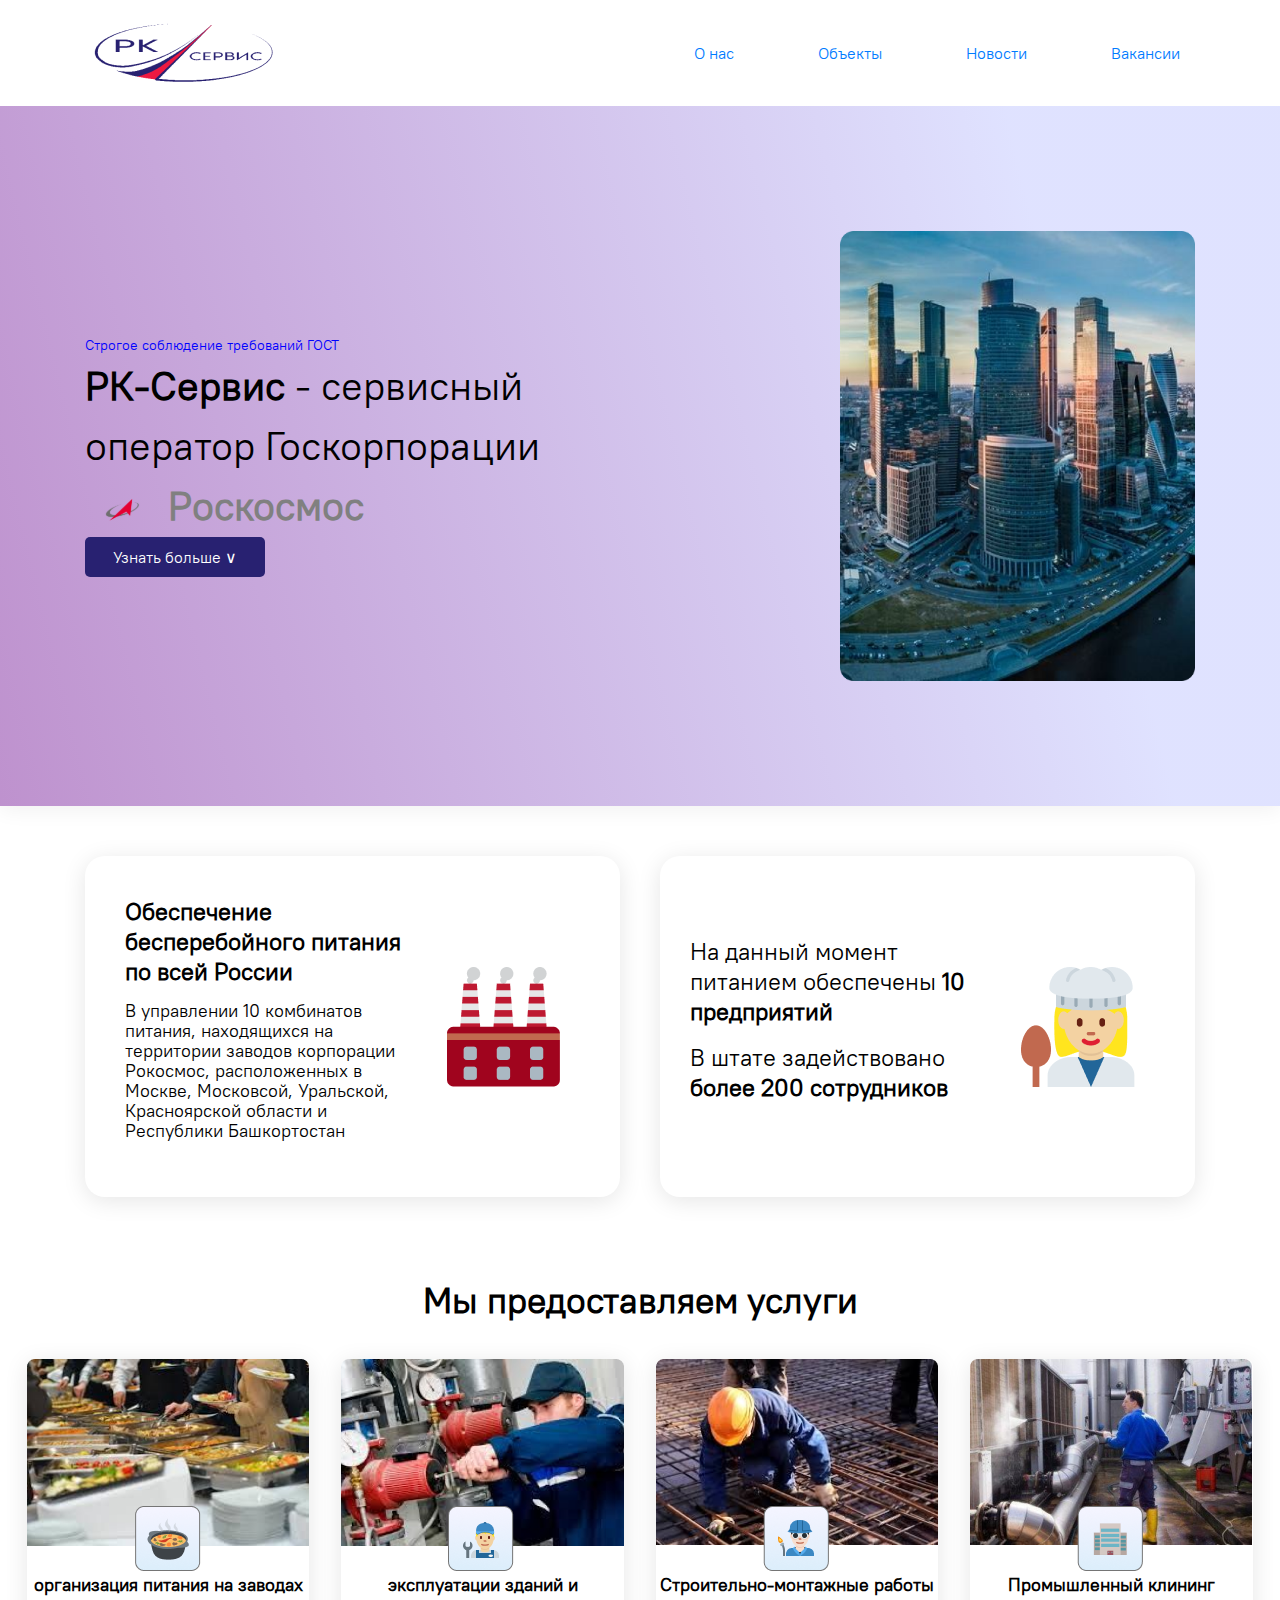
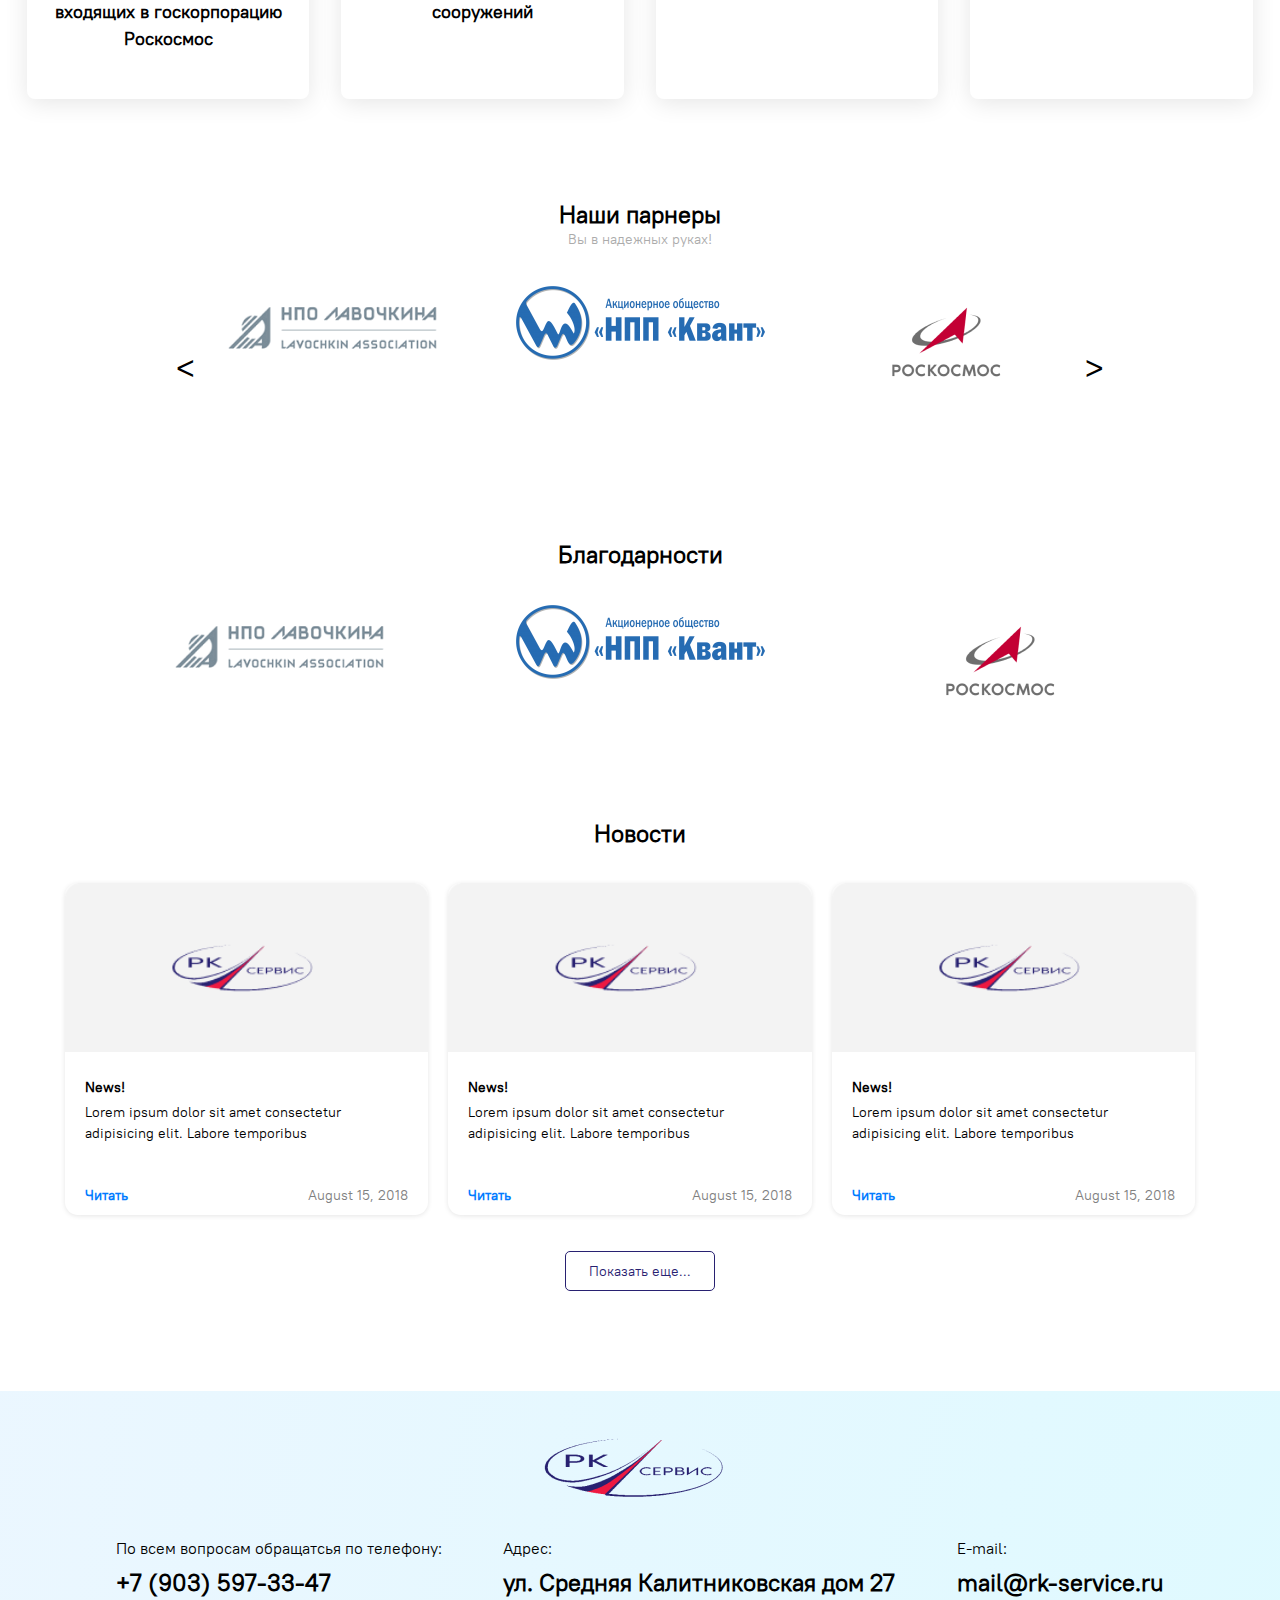
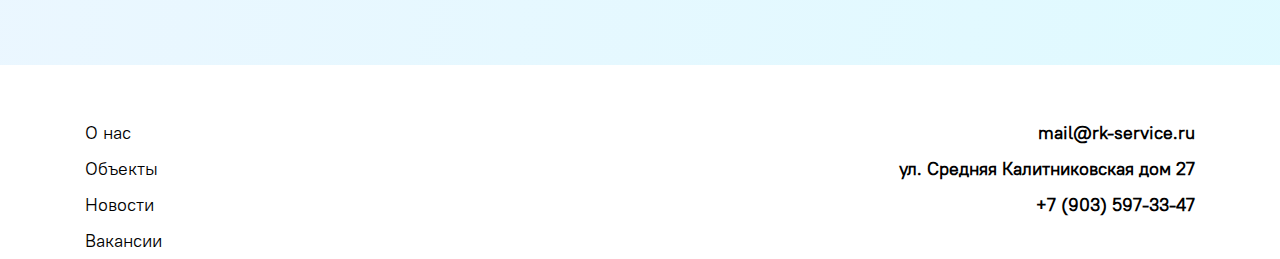
==== index.html @ a4411dc6 "Закончил главную страницу без фиксов слайдеров" ====
<!DOCTYPE html>
<html lang="en">
<head>
    <meta charset="UTF-8">
    <meta name="viewport" content="width=device-width, initial-scale=1.0">
    <link rel="stylesheet" href="stylesheet/style.css">
    <link rel="stylesheet" href="/stylesheet/glider.min.css">
    <link rel="stylesheet" href="https://stackpath.bootstrapcdn.com/bootstrap/4.5.2/css/bootstrap.min.css" integrity="sha384-JcKb8q3iqJ61gNV9KGb8thSsNjpSL0n8PARn9HuZOnIxN0hoP+VmmDGMN5t9UJ0Z" crossorigin="anonymous">
    <script src="https://code.jquery.com/jquery-3.3.1.slim.min.js" integrity="sha384-q8i/X+965DzO0rT7abK41JStQIAqVgRVzpbzo5smXKp4YfRvH+8abtTE1Pi6jizo" crossorigin="anonymous"></script>
    <script src="https://stackpath.bootstrapcdn.com/bootstrap/4.5.2/js/bootstrap.min.js" integrity="sha384-B4gt1jrGC7Jh4AgTPSdUtOBvfO8shuf57BaghqFfPlYxofvL8/KUEfYiJOMMV+rV" crossorigin="anonymous"></script>
    <title>Document</title>
</head>
<body>
  <header>
    <nav class="navbar navbar-expand-lg container">
        <a class="navbar-brand" href="#">
            <img src="img/logo.png" alt="">
        </a>      
        <div class="collapse navbar-collapse header_nav" id="navbarSupportedContent">
          <ul class="navbar-nav mr-auto">
            <li class="nav-item">
              <a class="nav-link" href="#">О нас</a>
            </li>
            <li class="nav-item">
              <a class="nav-link" href="#">Объекты</a>
            </li>
            <li class="nav-istem">
              <a class="nav-link" href="#">Новости</a>
            </li>
            <li class="nav-item">
                <a class="nav-link" href="#">Вакансии</a>
              </li>
          </ul>
        </div>
      </nav>
    <div class="preview-info">
      <div class="container content">
          <div class="preview-info-description">
              <p>
                  Строгое соблюдение требований ГОСТ
              </p>
              <span>
                  <strong> РК-Сервис</strong> - сервисный оператор Госкорпорации
                  <span class="rkosmos">
                    <img src="/img/rk_mini_logo.svg" alt="">
                    Роскосмос
                  </span>
              </span>
              <div class="preview_more_info">
                Узнать больше  &#8744;	
              </div>
          </div>
          <div class="preview-info-image">
              <img src="/img/img1.png" alt="">
          </div>
        </div>
    </div>
  </header>
  <div class="main_content">
    <div class="two_blocks_contents container">
      <div class="content_block">
        <div class="head_description">
        <span>
          Обеспечение бесперебойного питания по всей России
        </span>
        <p>
          В управлении 10 комбинатов питания, находящихся на территории заводов корпорации Рокосмос, 
          расположенных в Москве, Московсой, Уральской, Красноярской области и Республики Башкортостан
        </p>
      </div>
        <div class="content_image">
          <img src="/img/emoji.png" alt="">
        </div>
      </div>
      <div class="content_block">
        <div class="head_description1">
        <p>
          На данный момент питанием обеспечены 
          <strong>10 предприятий</strong>
        </p>
        <p>
          В штате задействовано
          <strong>более 200 сотрудников</strong>
        </p>
      </div>
        <div class="content_image">
          <img src="/img/emoji2.png" alt="">
        </div>
      </div> 
      </div>
    <div class="uslugi container">
      <span class="uslugi_lable">
        Мы предоставляем услуги
      </span>
      <div class="uslugi_items_content">
        <div class="uslugi_items">
          <div class="uslugi_item pitanie">
            <img src="/img/pit.png" alt="">
            <div class="uslugi_text">
              <p>организация питания на заводах входящих в госкорпорацию Роскосмос</p>
            </div>
          </div>
          <div class="uslugi_item explatation">
            <img src="/img/explatation.png" alt="">
            <div class="uslugi_text">
              <p>эксплуатации зданий и сооружений</p>
            </div>
          </div>
          <div class="uslugi_item montazh">
            <img src="/img/montazh.png" alt="">
            <div class="uslugi_text">
              <p>Строительно-монтажные работы</p>
            </div>
          </div>
          <div class="uslugi_item cleening">
            <img src="/img/cleening.png" alt="">
            <div class="uslugi_text">
              <p>Промышленный клининг</p>
            </div>
          </div>
        </div>
      </div>
    </div>
    <div class="partners container">
      <div class="partners_label">
        <span>
          Наши парнеры
        </span>
        <p>
          Вы в надежных руках!
        </p>
        <!-- <div id="carousel-example-multi" 
        class="carousel slide carousel-multi-item v-2 partners_slider" 
        data-ride="carousel">


          <div class="controls-top">
            <a class="btn-floating" href="#carousel-example-multi" data-slide="prev"><i
                class="fas fa-chevron-left"></i></a>
            <a class="btn-floating" href="#carousel-example-multi" data-slide="next"><i
                class="fas fa-chevron-right"></i></a>
          </div>

        
          <div class="carousel-inner v-2" role="listbox">
        
            <div class="carousel-item active slider_item">
                  <img class="card-img-top" src="/img/slide1.png" alt="Card image cap">
            </div>
            <div class="carousel-item">
                  <img class="card-img-top" src="/img/slide2.png" alt="Card image cap">
            </div>
            <div class="carousel-item">
                  <img class="card-img-top" src="/img/slide3.png" alt="Card image cap">
            </div>
            <div class="carousel-item">
                  <img class="card-img-top" src="/img/slide4.png" alt="Card image cap">
            </div>
            <div class="carousel-item">
                  <img class="card-img-top" src="/img/slide5.png" alt="Card image cap">
                </div>
            </div>        
          </div> -->
        <!-- <div class="partners_slider glider">
          <div class="slider_item">
            <img src="/img/slide1.png" alt="">
          </div>
          <div class="slider_item">
            <img src="/img/slide2.png" alt="">
          </div>
          <div class="slider_item">
            <img src="/img/slide3.png" alt="">
          </div>
          <div class="slider_item">
            <img src="/img/slide4.png" alt="">
          </div>
          <div class="slider_item">
            <img src="/img/slide5.png" alt="">
          </div>
        </div>
        <button aria-label="Previous" class="glider-prev">«</button>
        <button aria-label="Next" class="glider-next">»</button> -->
        <div class="slider container">
          <div class="slider__wrapper">
            <div class="slider__item">
                <img src="/img/slide1.png" alt="First slide">
              </div>
              <div class="slider__item">
                <img src="/img/slide2.png" alt="Second slide">
              </div>
              <div class="slider__item">
                <img src="/img/slide3.png" alt="Third slide">
              </div>
              <div class="slider__item">
                <img src="/img/slide4.png" alt="Third slide">
              </div>
              <div class="slider__item">
                <img src="/img/slide5.png" alt="Third slide">
              </div>
            </div>
            <a class="slider__control slider__control_left slider__control_show" role="button">&#60;</a>
          <a class="slider__control slider__control_right slider__control_show" role="button">&#62;	</a>
          </div>
      </div>
    </div>
    <div class="congratulations container">
      <span>
        Благодарности
      </span>
      <div class="slider container">
        <div class="slider__wrapper">
          <div class="slider__item">
              <img src="/img/slide1.png" alt="First slide">
            </div>
            <div class="slider__item">
              <img src="/img/slide2.png" alt="Second slide">
            </div>
            <div class="slider__item">
              <img src="/img/slide3.png" alt="Third slide">
            </div>
            <div class="slider__item">
              <img src="/img/slide4.png" alt="Third slide">
            </div>
            <div class="slider__item">
              <img src="/img/slide5.png" alt="Third slide">
            </div>
          </div>
          <a class="slider__control slider__control_left slider__control_show" role="button"></a>
        <a class="slider__control slider__control_right slider__control_show" role="button"></a>
        </div>
      </div>
      <div class="news container">
        <span class="news_main_label">
          Новости
        </span>
        <div class="news_items">
            <div class="news_item">
              <img src="/img/news.png" alt="">
              <div class="news_text">
                <span class="news_label">News!</span>
                <p>Lorem ipsum dolor sit amet consectetur adipisicing elit. 
                  Labore temporibus</p>
              </div>
              <div class="read_and_data">
                <a href="#">Читать</a>
                <span class="date">August 15, 2018</span>
              </div>
            </div>
            <div class="news_item">
              <img src="/img/news.png" alt="">
              <div class="news_text">
                <span class="news_label">News!</span>
                <p>Lorem ipsum dolor sit amet consectetur adipisicing elit. 
                  Labore temporibus</p>
              </div>
              <div class="read_and_data">
                <a href="#">Читать</a>
                <span class="date">August 15, 2018</span>
              </div>
            </div>
            <div class="news_item">
              <img src="/img/news.png" alt="">
              <div class="news_text">
                <span class="news_label">News!</span>
                <p>Lorem ipsum dolor sit amet consectetur adipisicing elit. 
                  Labore temporibus</p>
              </div>
              <div class="read_and_data">
                <a href="#">Читать</a>
                <span class="date">August 15, 2018</span>
              </div>
            </div>
        </div>
        <div class="more_news">
          Показать еще...
        </div>
      </div>
      <footer>
        <div class="first_foot container-fluid">
          <div class="container">
            <img src="/img/logo.png" alt="">
            <div class="contacts">
              <div>
                <p>По всем вопросам обращатсья по телефону:</p>
                <span>+7 (903) 597-33-47</span>
              </div>
              <div>
                <p>Адрес:</p>
                <span>ул. Средняя Калитниковская дом 27</span>
              </div>
              <div>
                <p>E-mail:</p>
                <span>mail@rk-service.ru</span>
              </div>
            </div>
          </div>
        </div>
        <div class="map">
          <script type="text/javascript" charset="utf-8" async src="https://api-maps.yandex.ru/services/constructor/1.0/js/?um=constructor%3A0906f2d37fb07fedb95464c4c5e98e4950639517f4d623770aea11b11ffa4661&amp;width=100%25&amp;height=641&amp;lang=ru_RU&amp;scroll=true"></script>
        <div class="end_foot container">
          <div class="end_foot_text">
            <a href="#">О нас</a>
            <a href="#">Объекты</a>
            <a href="#">Новости</a>
            <a href="#">Вакансии</a>
          </div>
          <div class="end_foot_contacts">
            <span>mail@rk-service.ru</span>
            <span>ул. Средняя Калитниковская дом 27</span>
            <span>+7 (903) 597-33-47</span>
          </div>
        </div>
      </footer>
    </div>
  </div> 
</body>
<script src="/scripts/script.js"></script>
<!-- <script src="/scripts/glider.js"></script> -->
</html>
---- stylesheet/style.css ----
@font-face {
    font-family: 'PT';
    src: url("/Fonts/PT_Regular/PT\ Root\ UI_Regular.woff2") format("woff2"),
        url("/Fonts/PT_Regular/PT\ Root\ UI_Regular.woff") format("woff"),
        url("/Fonts/PT_Regular/PT\ Root\ UI_Regular.ttf") format("ttf");
    
}

* {
    color: black;
    font-family: 'PT';
}

.navbar {
    position: relative;
    width: 80%;
    display: flex;
}

.navbar .navbar-nav {
    position: absolute;
    display: flex;
    justify-content: space-around;
    width: 50%;
    margin-left: 30%;
}

header {
    box-shadow: 0px 4px 20px rgba(0, 0, 0, 0.06);
}

.header_nav {
    color: black;
    font-family: 'PT';
}

.preview-info {
    display: flex;
    align-items: center;
    background: linear-gradient(76.27deg, #820075 -146.94%, rgba(220, 223, 255, 0.9) 81.14%);
    width: 100%;
    min-height: 700px;
}

.preview-info .content {
    display: flex;
    align-items: center;
}

.preview-info-image img {
    height: 50vh;
}

.preview_more_info {
    display: flex;
    background-color: #282171;
    color: white;
    width: 180px;
    height: 40px;
    border-radius: 5px;
    align-items: center;
    justify-content: center;
    transition: .5s;
    cursor: pointer;
}

.preview_more_info:hover {
    background: linear-gradient(76.27deg, #820075 -146.94%, rgba(220, 223, 255, 0.9) 81.14%);
    color: #282171;
    border: 1px solid #282171;
    transition: .5s;
}

.content {
    display: flex;
    justify-content: space-between;
}

.preview-info-description {
    width: 45%;
}

.preview-info-description span {
    font-size: 40px;
}

.preview-info-description p {
    color: blue;
    font-size: 14px;
    padding: 0;
    margin: 0;
}

.rkosmos {
    color: gray;
    font-size: 40px;
    font-weight: 700;
    padding: 0;
}

.two_blocks_contents {
    display: flex;
}


.content_block {
    box-shadow: 0px 4px 23px rgba(0, 0, 0, 0.1);
    border-radius: 20px;
    width: 100%;
    display: flex;
    align-items: center;
    justify-content: center;
}

.content_block:nth-child(1) {
    margin-right: 20px;
}

.content_block:nth-child(2) {
    margin-left: 20px;
}

.content_image img {
    margin-right: 60px;
    width: auto;
}

.head_description {
    display: flex;
    flex-direction: column;
    margin: 40px;
    /* margin-left: 70px;
    margin-top: 50px;
    margin-bottom: 50px;
    margin-right: 10px; */
    font-size: 18px;
    line-height: 20px;
}

.head_description1 {
    font-size: 24px;
    margin: 30px;
}

.head_description1 p {
    line-height: 30px;
}

.head_description span {
    font-weight: bold;
    margin-bottom: 15px;
    font-size: 24px;
    line-height: 30px;
}

.main_content {
    margin-top: 50px;
}

.uslugi {
    margin-top: 76px;
    text-align: center;
}

.uslugi_lable {
    font-size: 36px;
    font-weight: bold;
}

.uslugi_items {
    margin-top: 32px;
    display: flex;
    justify-content: center;
}

.uslugi_item {
    box-shadow: 0px 4px 23px rgba(0, 0, 0, 0.1);
    border-radius: 8px;
    width: auto;
    height: 340px;
    margin-right: 32px;
}

.uslugi_item:nth-child(1) {
    margin-left: 32px;
}

.uslugi_item  p {
    font-size: 18px;
    font-weight: bold;
    vertical-align: middle;
}

.partners {
    margin-top: 100px;
    margin-bottom: 100px;
    display: flex;
    flex-direction: column;
    justify-content: center;
    align-items: center;
    text-align: center;
}

.partners_label {
    margin-bottom: 40px;
}

.partners_label span {
    font-weight: bold;
    font-size: 24px;
    line-height: 30px;
}

.partners_label p {
    font-size: 14px;
    padding: 0;
    color: #ABABAB;
}

.partners_slider {
    display: flex;
    justify-content: space-evenly;
    height: 200px;
}

.congratulations {
    text-align: center;
}

.congratulations span {
    font-weight: bold;
    font-size: 24px;
    line-height: 30px;
    margin-bottom: 35px;
}

.news {
    margin-top: 100px;
    margin-bottom: 100px;
    text-align: center;
    display: flex;
    flex-direction: column;
    align-items: center;
    font-size: 14px;
}

.news_main_label {
    padding-bottom: 35px;
}

.news span {
    font-weight: bold;
    font-size: 24px;
    line-height: 30px;
    padding-bottom: 35px;
}

.news_label {
    margin-top: 20px;
    margin-bottom: 10px;
    font-size: 14px;
}

.news_items {
    display: flex;
    justify-content: center;
    align-items: center;
    align-content: center;
}

.news_item {
    box-shadow: 0px 1px 5px rgba(0, 0, 0, 0.1);
    border-radius: 13px;
    margin-left: 20px;
    width: 33.33%;
    text-align: left;
}

.news_text {
    padding: 20px;
}

.read_and_data {
    display: flex;
    align-items: baseline;
    justify-content: space-between;
    padding-left: 20px;
    margin-bottom: -30px;
}

.read_and_data a {
    font-weight: bold;
}

.read_and_data span {
    font-size: 14px;
    padding-right: 20px;
    color: gray;
    font-weight: normal;
}

.news_item .news_label {
    font-size: 14px;
}

.news_item img {
    width: 100%;
}

.news_item:nth-child(1) {
    margin-left: -20px;
}

.more_news {
    display: flex;
    justify-content: center;
    align-items: center;
    margin-top: 36px;
    color: #282171;
    background: #FFFFFF;
    border: 1px solid #282171;
    border-radius: 5px;
    width: 150px;
    height: 40px;
    transition: .5s;
}

.more_news:hover {
    color: white;
    background: #282171;
    border: 1px solid #282171;
    transition: .5s;
}

footer {
    display: flex;
    flex-direction: column;
    text-align: center;
}

.first_foot {
    width: 100%;
    height: 274px;
    display: flex;
    flex-direction: column;
    background: radial-gradient(233.74% 1375.2% at 143.02% 183.59%, #DAFBFF 0%, #F5F4FF 100%);
    padding-top: 37px;
}

.contacts {
    text-align: left;
    display: flex;
    justify-content: space-around;
    padding-top: 36px;
}

.contacts div {
    line-height: .5;
}

.contacts p {
    font-size: 18;
    padding-bottom: 8px;
}

.contacts span {
    font-size: 24px;
    font-weight: bold;
}

.end_foot {
    display: flex;
    justify-content: space-between;
    margin-top: 50px;
}

.end_foot_text,
.end_foot_contacts {
    display: flex;
    flex-direction: column;
}

.end_foot_contacts {
    text-align: right;
    font-size: 18px;
    font-weight: bold;
    line-height: 2;
}

.end_foot_text {
    text-align: left;
    font-size: 18px;
    line-height: 2;
    color: black;
}

.end_foot_text a {
    color: black;

}

.end_foot_text a:hover,
.end_foot_text a:active{
    color: black;
    text-decoration: none;
    font-weight: bold;

}







/* slider */

.slider {
    position: relative;
    overflow: hidden;
    margin-top: 35px;
  }

  .slider__wrapper {
    display: flex;
    transition: transform 0.6s ease;
  }

  .slider__item {
    flex: 0 0 33.333333%;
    max-width: 33.333333%;
  }

  .slider__control {
    position: absolute;
    top: 50%;
    display: none;
    align-items: center;
    justify-content: center;
    width: 40px;
    color: #000000;
    text-align: center;
    font-size: 35px;
  }

  .slider__control_show {
    display: flex;
  }

  .slider__control:hover,
  .slider__control:focus {
    text-decoration: none;
    outline: 0;
    opacity: .9;
  }

  .slider__control_left {
    left: 0;
  }

  .slider__control_right {
    right: 0;
  }

  .slider__item>div {
    line-height: 250px;
    font-size: 100px;
    text-align: center;
  }
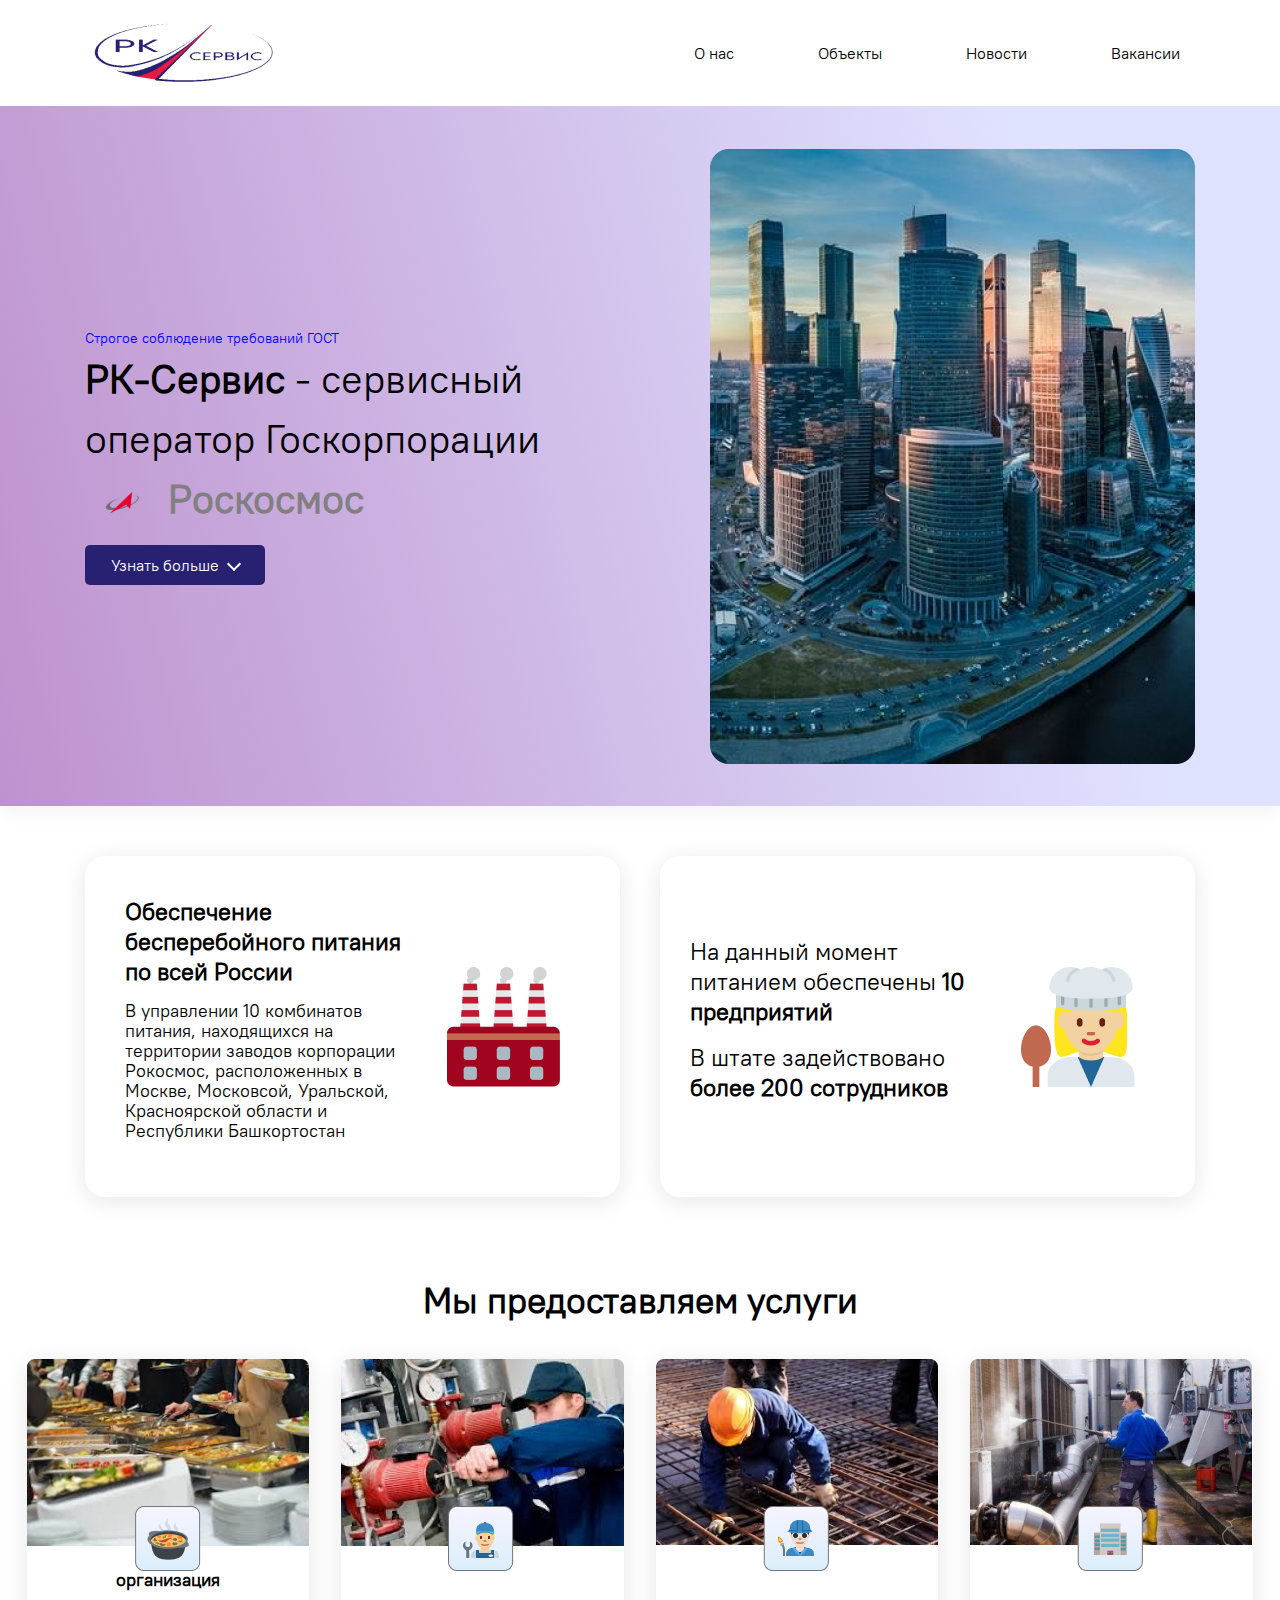
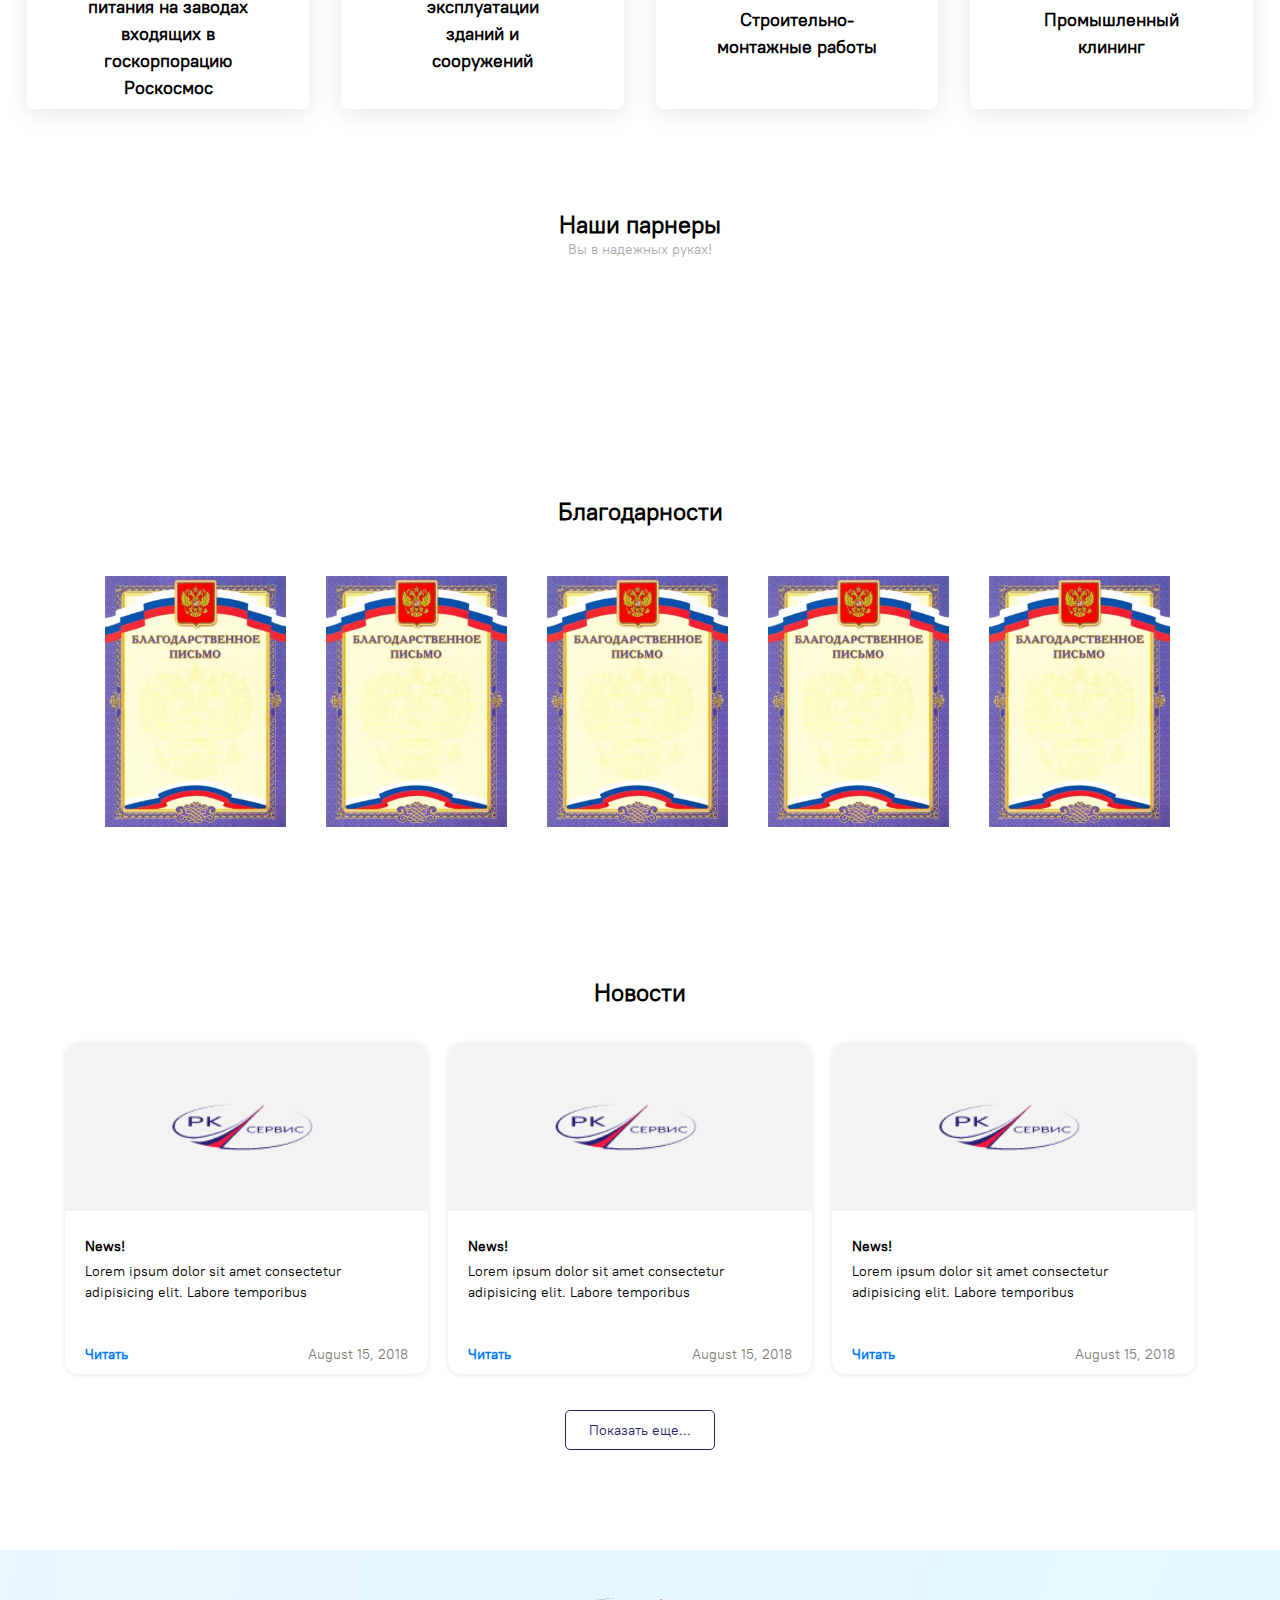
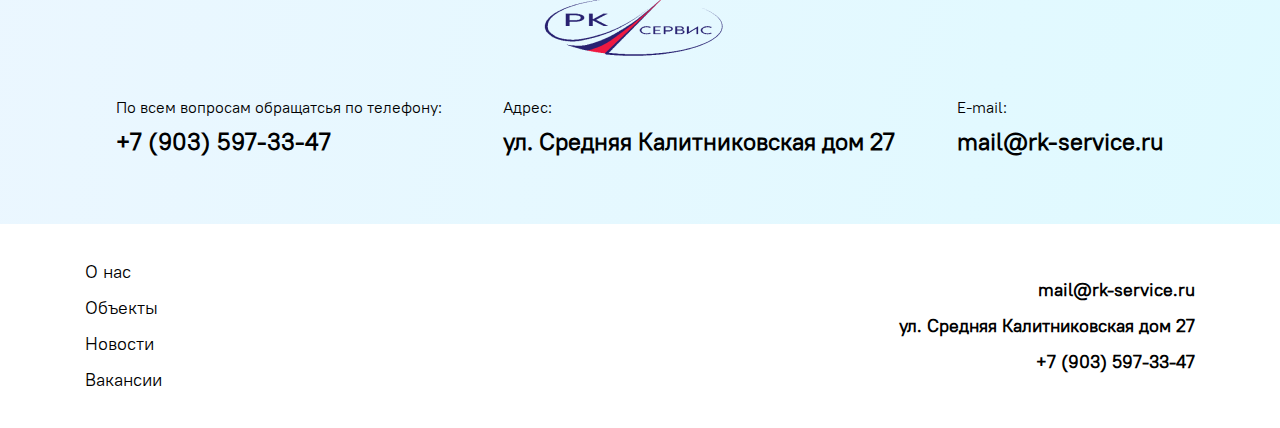
==== commit 86e463fe: "доделал слайдеры и верстку для десктопо" ====
--- a/index.html
+++ b/index.html
@@ -4,11 +4,11 @@
     <meta charset="UTF-8">
     <meta name="viewport" content="width=device-width, initial-scale=1.0">
     <link rel="stylesheet" href="stylesheet/style.css">
-    <link rel="stylesheet" href="/stylesheet/glider.min.css">
     <link rel="stylesheet" href="https://stackpath.bootstrapcdn.com/bootstrap/4.5.2/css/bootstrap.min.css" integrity="sha384-JcKb8q3iqJ61gNV9KGb8thSsNjpSL0n8PARn9HuZOnIxN0hoP+VmmDGMN5t9UJ0Z" crossorigin="anonymous">
+    <link rel="stylesheet" href="OwlCarousel2-2.3.4/docs/assets/owlcarousel/assets/owl.carousel.min.css">
+    <link rel="stylesheet" href="OwlCarousel2-2.3.4/docs/assets/owlcarousel/assets/owl.theme.default.min.css">
     <script src="https://code.jquery.com/jquery-3.3.1.slim.min.js" integrity="sha384-q8i/X+965DzO0rT7abK41JStQIAqVgRVzpbzo5smXKp4YfRvH+8abtTE1Pi6jizo" crossorigin="anonymous"></script>
-    <script src="https://stackpath.bootstrapcdn.com/bootstrap/4.5.2/js/bootstrap.min.js" integrity="sha384-B4gt1jrGC7Jh4AgTPSdUtOBvfO8shuf57BaghqFfPlYxofvL8/KUEfYiJOMMV+rV" crossorigin="anonymous"></script>
-    <title>Document</title>
+    <script src="https://cdnjs.cloudflare.com/ajax/libs/OwlCarousel2/2.3.4/owl.carousel.js" integrity="sha512-gY25nC63ddE0LcLPhxUJGFxa2GoIyA5FLym4UJqHDEMHjp8RET6Zn/SHo1sltt3WuVtqfyxECP38/daUc/WVEA==" crossorigin="anonymous"></script>    <title>Document</title>
 </head>
 <body>
   <header>
@@ -46,9 +46,14 @@
                     Роскосмос
                   </span>
               </span>
+              <a href="#anchor">
               <div class="preview_more_info">
-                Узнать больше  &#8744;	
-              </div>
+                Узнать больше
+                <div class="arrow arrow-bottom">
+                </div>
+              	
+              </div>
+            </a>
           </div>
           <div class="preview-info-image">
               <img src="/img/img1.png" alt="">
@@ -56,7 +61,7 @@
         </div>
     </div>
   </header>
-  <div class="main_content">
+  <div class="main_content" id="anchor">
     <div class="two_blocks_contents container">
       <div class="content_block">
         <div class="head_description">
@@ -129,105 +134,52 @@
         <p>
           Вы в надежных руках!
         </p>
-        <!-- <div id="carousel-example-multi" 
-        class="carousel slide carousel-multi-item v-2 partners_slider" 
-        data-ride="carousel">
-
-
-          <div class="controls-top">
-            <a class="btn-floating" href="#carousel-example-multi" data-slide="prev"><i
-                class="fas fa-chevron-left"></i></a>
-            <a class="btn-floating" href="#carousel-example-multi" data-slide="next"><i
-                class="fas fa-chevron-right"></i></a>
-          </div>
-
-        
-          <div class="carousel-inner v-2" role="listbox">
-        
-            <div class="carousel-item active slider_item">
-                  <img class="card-img-top" src="/img/slide1.png" alt="Card image cap">
-            </div>
-            <div class="carousel-item">
-                  <img class="card-img-top" src="/img/slide2.png" alt="Card image cap">
-            </div>
-            <div class="carousel-item">
-                  <img class="card-img-top" src="/img/slide3.png" alt="Card image cap">
-            </div>
-            <div class="carousel-item">
-                  <img class="card-img-top" src="/img/slide4.png" alt="Card image cap">
-            </div>
-            <div class="carousel-item">
-                  <img class="card-img-top" src="/img/slide5.png" alt="Card image cap">
-                </div>
-            </div>        
-          </div> -->
-        <!-- <div class="partners_slider glider">
-          <div class="slider_item">
-            <img src="/img/slide1.png" alt="">
-          </div>
-          <div class="slider_item">
-            <img src="/img/slide2.png" alt="">
-          </div>
-          <div class="slider_item">
-            <img src="/img/slide3.png" alt="">
-          </div>
-          <div class="slider_item">
-            <img src="/img/slide4.png" alt="">
-          </div>
-          <div class="slider_item">
-            <img src="/img/slide5.png" alt="">
-          </div>
-        </div>
-        <button aria-label="Previous" class="glider-prev">«</button>
-        <button aria-label="Next" class="glider-next">»</button> -->
-        <div class="slider container">
-          <div class="slider__wrapper">
-            <div class="slider__item">
-                <img src="/img/slide1.png" alt="First slide">
-              </div>
-              <div class="slider__item">
-                <img src="/img/slide2.png" alt="Second slide">
-              </div>
-              <div class="slider__item">
-                <img src="/img/slide3.png" alt="Third slide">
-              </div>
-              <div class="slider__item">
-                <img src="/img/slide4.png" alt="Third slide">
-              </div>
-              <div class="slider__item">
-                <img src="/img/slide5.png" alt="Third slide">
-              </div>
-            </div>
-            <a class="slider__control slider__control_left slider__control_show" role="button">&#60;</a>
-          <a class="slider__control slider__control_right slider__control_show" role="button">&#62;	</a>
-          </div>
-      </div>
+      </div>
+      <div class="sliber_block">
+      <!-- <div class="arrow arrow-left"></div> -->
+      <div id="js-carousel-1" class="owl-carousel slider_pos">
+        <div class="carousel-item slider_item">
+          <img src="/img/slide1.png" alt="">
+        </div>
+        <div class="carousel-item slider_item">
+          <img src="img/slide2.png" alt="">
+        </div>
+        <div class="carousel-item slider_item">
+          <img src="img/slide3.png" alt="">
+        </div>
+        <div class="carousel-item slider_item">
+          <img src="img/slide4.png" alt="">
+        </div>
+        <div class="carousel-item slider_item">
+          <img src="img/slide5.png" alt="">
+        </div>
+      </div>
+      <!-- <div class="arrow arrow-right"></div> -->
+    </div>
     </div>
     <div class="congratulations container">
       <span>
         Благодарности
       </span>
-      <div class="slider container">
-        <div class="slider__wrapper">
-          <div class="slider__item">
-              <img src="/img/slide1.png" alt="First slide">
-            </div>
-            <div class="slider__item">
-              <img src="/img/slide2.png" alt="Second slide">
-            </div>
-            <div class="slider__item">
-              <img src="/img/slide3.png" alt="Third slide">
-            </div>
-            <div class="slider__item">
-              <img src="/img/slide4.png" alt="Third slide">
-            </div>
-            <div class="slider__item">
-              <img src="/img/slide5.png" alt="Third slide">
-            </div>
-          </div>
-          <a class="slider__control slider__control_left slider__control_show" role="button"></a>
-        <a class="slider__control slider__control_right slider__control_show" role="button"></a>
-        </div>
+      <div id="js-carousel-2" class="owl-carousel">
+
+        <div class="carousel-item slider_item">
+          <img src="/img/gramota.png" alt="">
+        </div>
+        <div class="carousel-item slider_item">
+          <img src="img/gramota.png" alt="">
+        </div>
+        <div class="carousel-item slider_item">
+          <img src="img/gramota.png" alt="">
+        </div>
+        <div class="carousel-item slider_item">
+          <img src="img/gramota.png" alt="">
+        </div>
+        <div class="carousel-item slider_item">
+          <img src="img/gramota.png" alt="">
+        </div>
+      
+      </div>
       </div>
       <div class="news container">
         <span class="news_main_label">
--- a/stylesheet/style.css
+++ b/stylesheet/style.css
@@ -6,6 +6,10 @@
     
 }
 
+html {
+    scroll-behavior: smooth;
+}
+
 * {
     color: black;
     font-family: 'PT';
@@ -17,6 +21,7 @@
     display: flex;
 }
 
+
 .navbar .navbar-nav {
     position: absolute;
     display: flex;
@@ -29,9 +34,14 @@
     box-shadow: 0px 4px 20px rgba(0, 0, 0, 0.06);
 }
 
-.header_nav {
+.header_nav a {
     color: black;
     font-family: 'PT';
+}
+
+.header_nav a:hover {
+    font-weight: bold;
+    color: black;
 }
 
 .preview-info {
@@ -48,7 +58,7 @@
 }
 
 .preview-info-image img {
-    height: 50vh;
+    height: 50%;
 }
 
 .preview_more_info {
@@ -62,13 +72,23 @@
     justify-content: center;
     transition: .5s;
     cursor: pointer;
+    margin-top: 15px;
+}
+
+.preview-info-description a {
+    text-decoration: none !important;
 }
 
 .preview_more_info:hover {
-    background: linear-gradient(76.27deg, #820075 -146.94%, rgba(220, 223, 255, 0.9) 81.14%);
+    background: white;
     color: #282171;
     border: 1px solid #282171;
     transition: .5s;
+}
+
+.preview_more_info:hover>.arrow-bottom {
+    border-top: 2px solid #282171;
+    border-right: 2px solid #282171;
 }
 
 .content {
@@ -173,11 +193,22 @@
     justify-content: center;
 }
 
+.uslugi_text {
+    position: absolute;
+    height: 140px;
+    width: 100%;
+    padding: 61px;
+    display: flex;
+    align-items: center;
+    justify-content: center;
+}
+
 .uslugi_item {
+    position: relative;
     box-shadow: 0px 4px 23px rgba(0, 0, 0, 0.1);
     border-radius: 8px;
     width: auto;
-    height: 340px;
+    height: 350px;
     margin-right: 32px;
 }
 
@@ -193,7 +224,7 @@
 
 .partners {
     margin-top: 100px;
-    margin-bottom: 100px;
+    margin-bottom: 80px;
     display: flex;
     flex-direction: column;
     justify-content: center;
@@ -323,6 +354,7 @@
     width: 150px;
     height: 40px;
     transition: .5s;
+    cursor: pointer;
 }
 
 .more_news:hover {
@@ -371,7 +403,10 @@
 .end_foot {
     display: flex;
     justify-content: space-between;
-    margin-top: 50px;
+    align-content: center;
+    align-items: center;
+    margin-top: 30px;
+    margin-bottom: 30px;
 }
 
 .end_foot_text,
@@ -407,63 +442,90 @@
 
 }
 
-
-
-
-
-
-
-/* slider */
+.arrow {
+    width: 10px;
+    height: 10px;
+    display: flex;
+    align-items: center;
+    justify-content: center;
+}
+
+.arrow-bottom {
+    border-top: 2px solid white;
+    border-right: 2px solid white;
+    margin-top: -1px;
+    margin-left: 10px;
+    transform: rotate(135deg);
+}
+
+.arrow-left {
+    
+    border-top: 2px solid black;
+    border-right: 2px solid black;
+    margin-top: -1px;
+    margin-left: 10px;
+    transform: rotate(225deg);
+}
+
+.arrow-right {
+    border-top: 2px solid black;
+    border-right: 2px solid black;
+    margin-top: -1px;
+    margin-left: 10px;
+    transform: rotate(45deg);
+}
 
 .slider {
+    display: flex;
+    justify-content: space-between;
+}
+
+
+.carousel-item {
+    display: flex;
+    align-items: center !important;
+    width: auto;
+    height: auto;
+    padding: 50px 20px;
+    text-align: center;
+    box-sizing: border-box;
+    cursor: grab;
     position: relative;
-    overflow: hidden;
-    margin-top: 35px;
   }
 
-  .slider__wrapper {
-    display: flex;
-    transition: transform 0.6s ease;
+  .slider_item {
+    display: flex !important;
+    justify-content: center !important;
+    width: auto !important;
+    margin-right: 0px !important;
+    height: auto !important;
   }
 
-  .slider__item {
-    flex: 0 0 33.333333%;
-    max-width: 33.333333%;
+  .slider_item img {
+      width: auto;
+      height: auto;
   }
 
-  .slider__control {
-    position: absolute;
-    top: 50%;
-    display: none;
-    align-items: center;
-    justify-content: center;
-    width: 40px;
-    color: #000000;
-    text-align: center;
-    font-size: 35px;
+  .slider_pos {
+    display: flex;
+    width: 80%;
+    align-items: center !important;
+    justify-content: center !important;
   }
 
-  .slider__control_show {
-    display: flex;
+  .slider_block {
+      display: flex;
+      justify-content: space-between;
+      align-items: center;
   }
 
-  .slider__control:hover,
-  .slider__control:focus {
-    text-decoration: none;
-    outline: 0;
-    opacity: .9;
+  .owl-stage {
+    transform: translate3d(0px, 0px, 0px);
+    transition: all 0s ease 0s;
+    display: flex;
+    align-items: center;
   }
 
-  .slider__control_left {
-    left: 0;
-  }
-
-  .slider__control_right {
-    right: 0;
-  }
-
-  .slider__item>div {
-    line-height: 250px;
-    font-size: 100px;
-    text-align: center;
+  .owl-item {
+      width: auto !important;
   }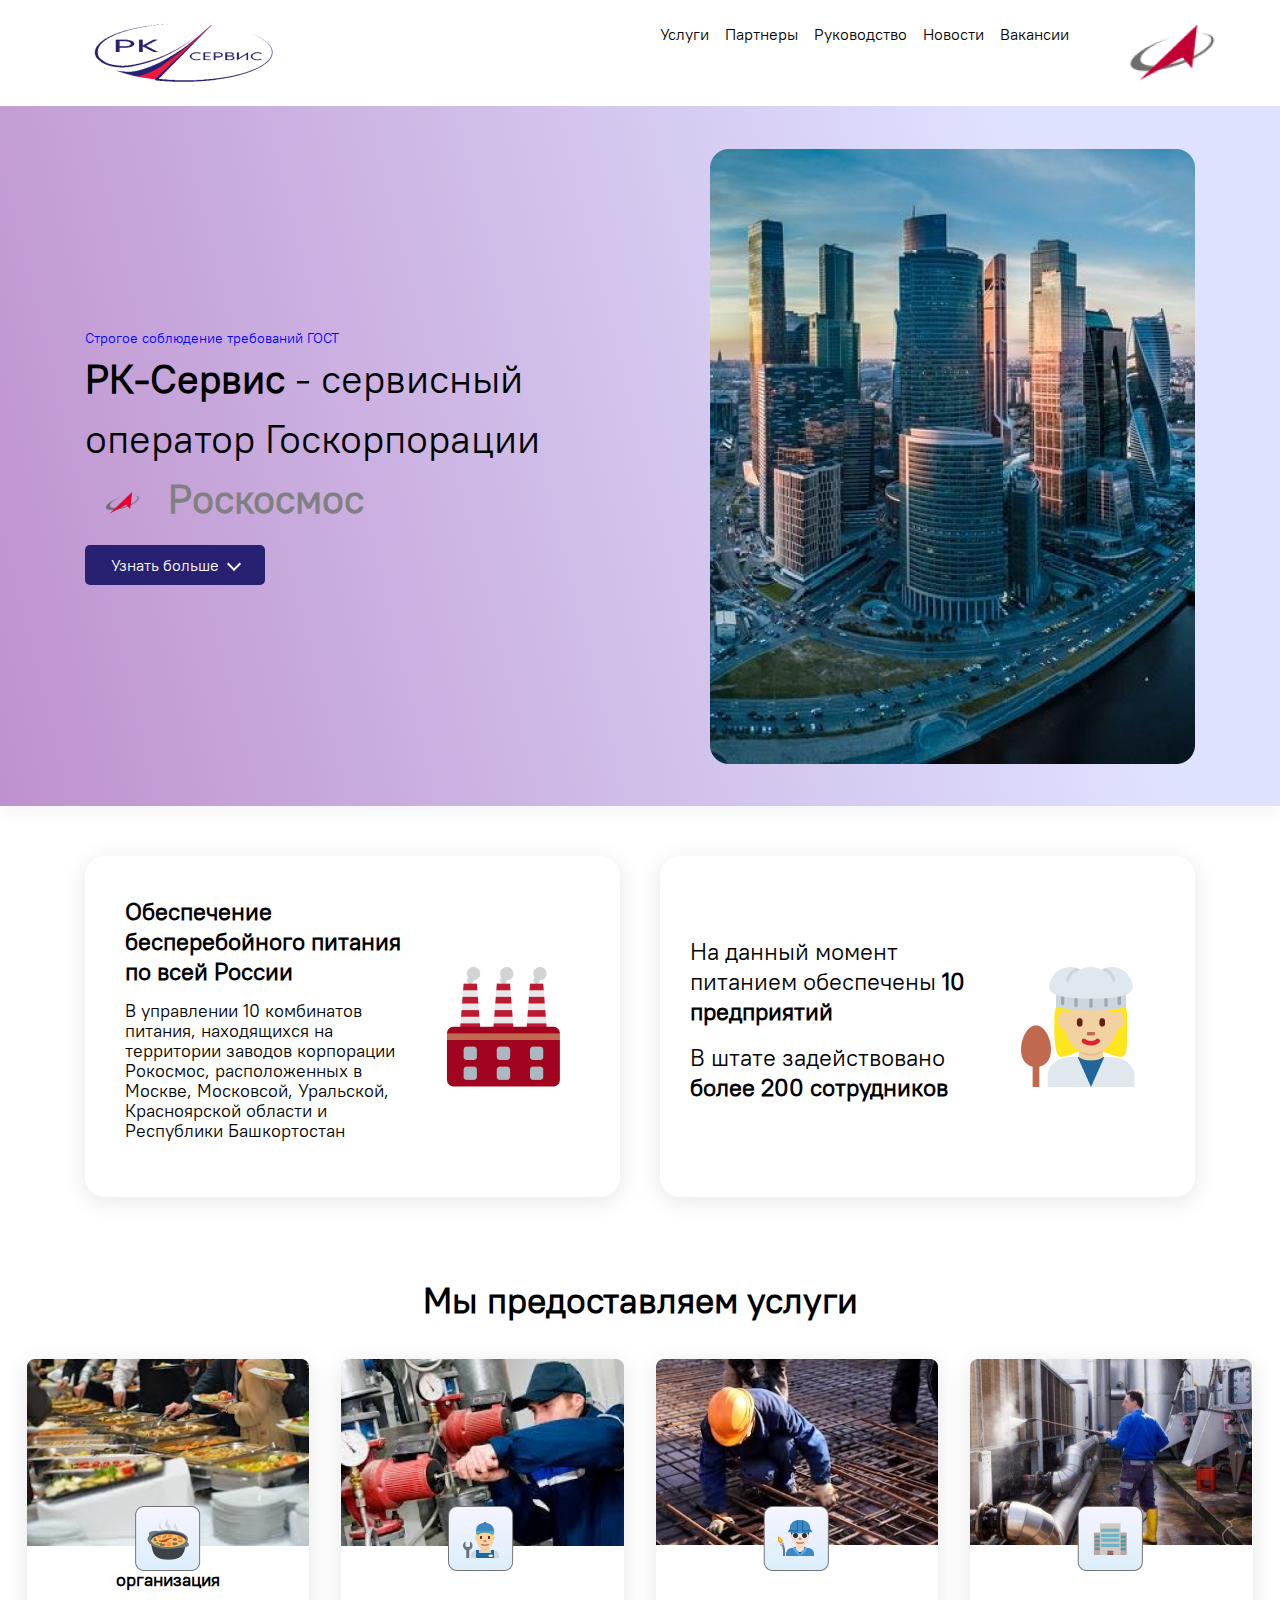
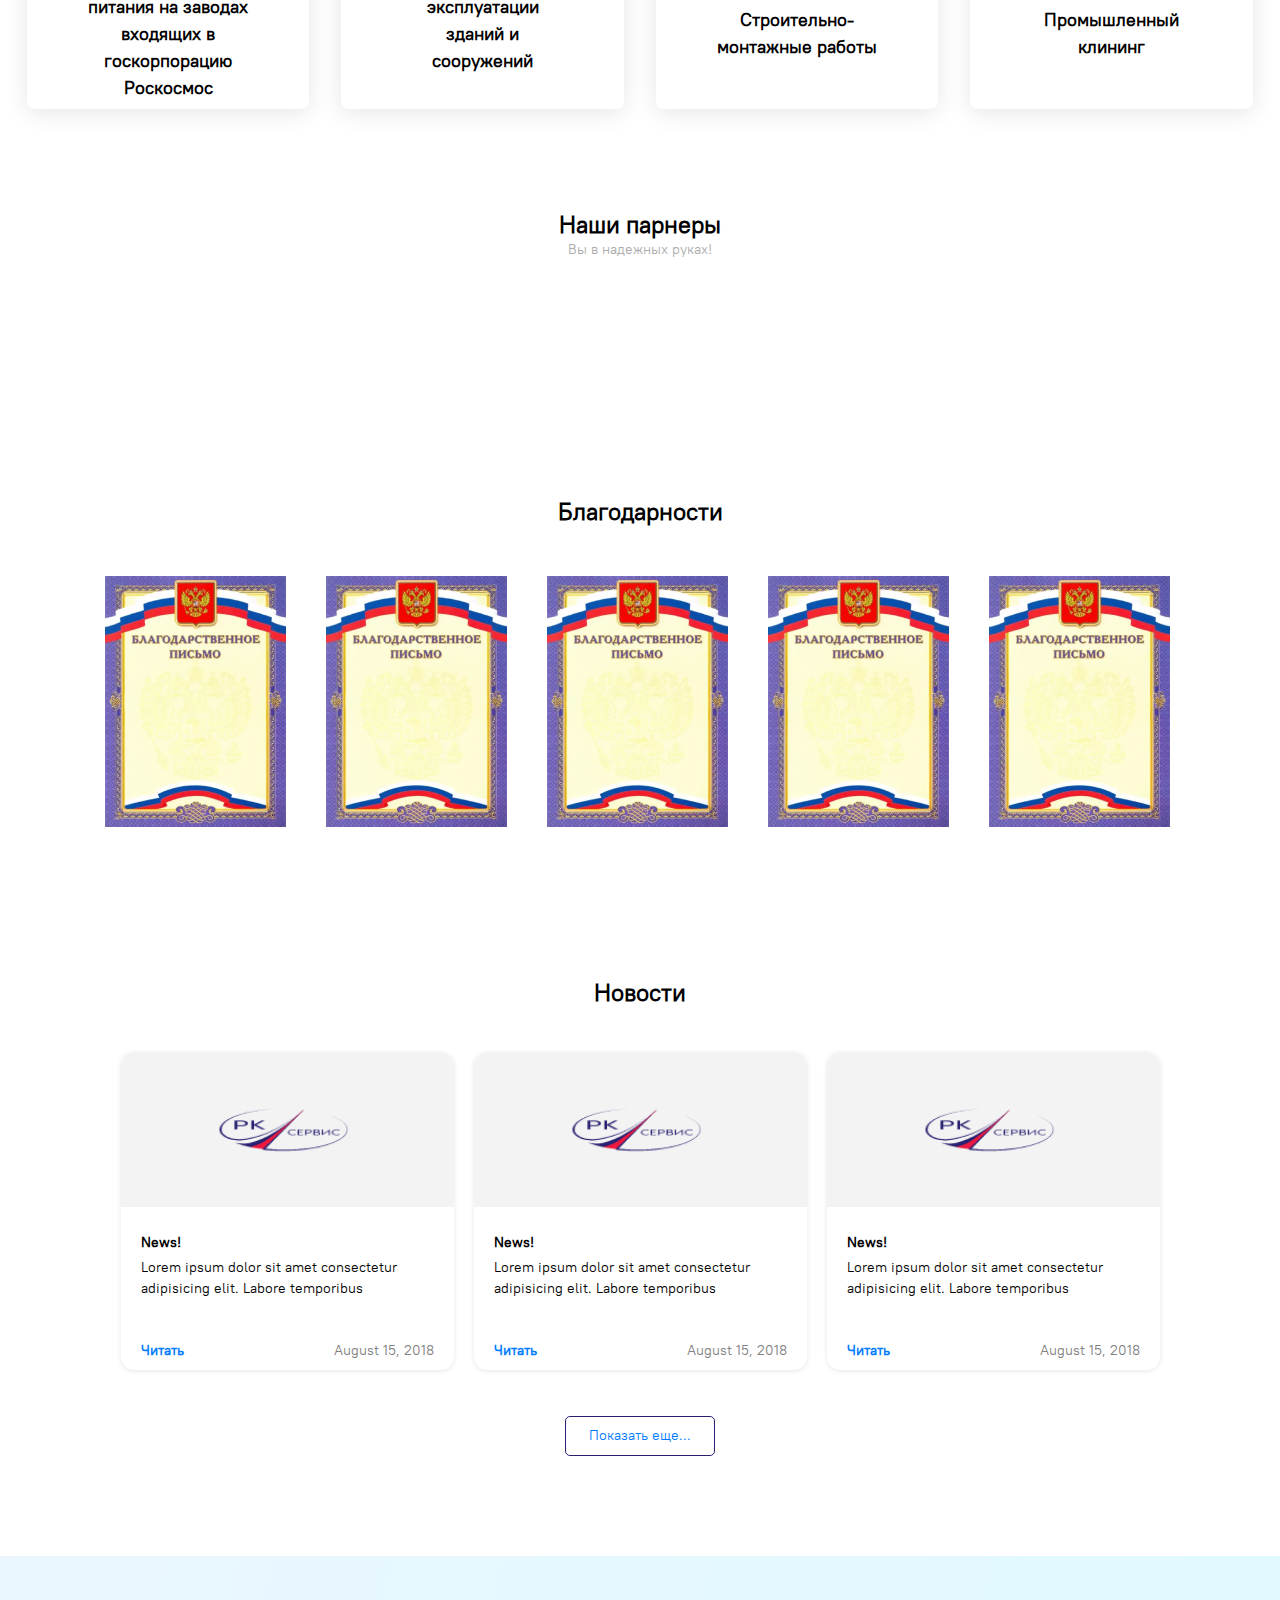
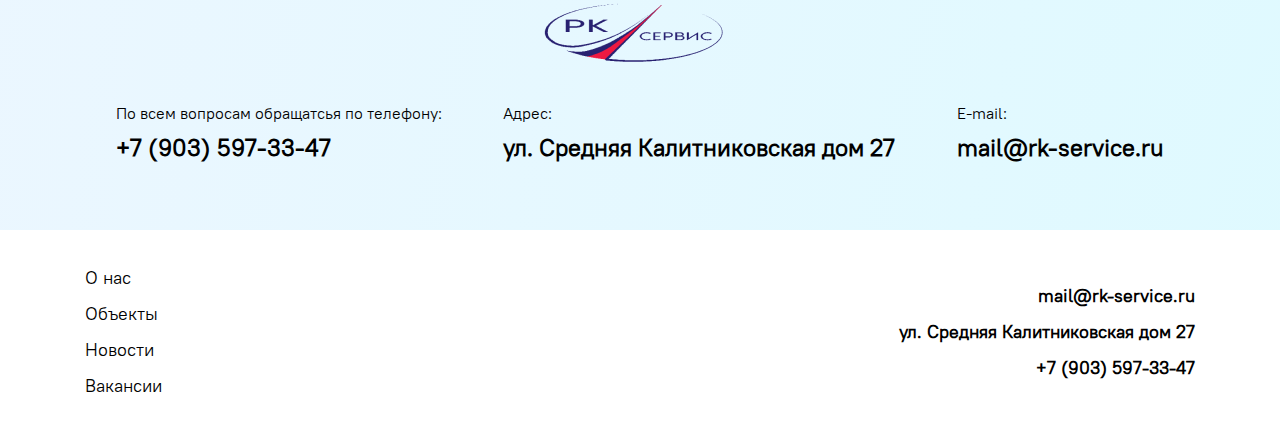
==== commit e2bfda4e: "Добавил дополнительные страницы, внес правки по верстке" ====
--- a/index.html
+++ b/index.html
@@ -13,22 +13,28 @@
 <body>
   <header>
     <nav class="navbar navbar-expand-lg container">
-        <a class="navbar-brand" href="#">
+        <a class="navbar-brand" href="index.html">
             <img src="img/logo.png" alt="">
         </a>      
         <div class="collapse navbar-collapse header_nav" id="navbarSupportedContent">
           <ul class="navbar-nav mr-auto">
             <li class="nav-item">
-              <a class="nav-link" href="#">О нас</a>
-            </li>
-            <li class="nav-item">
-              <a class="nav-link" href="#">Объекты</a>
+              <a class="nav-link" href="#">Услуги</a>
+            </li>
+            <li class="nav-item">
+              <a class="nav-link" href="#">Партнеры</a>
+            </li>
+            <li class="nav-item">
+              <a class="nav-link" href="rukovodstvo.html">Руководство</a>
             </li>
             <li class="nav-istem">
               <a class="nav-link" href="#">Новости</a>
             </li>
             <li class="nav-item">
                 <a class="nav-link" href="#">Вакансии</a>
+              </li>
+              <li class="nav-item">
+                <img src="img/logo_right.png" alt="">
               </li>
           </ul>
         </div>
@@ -100,29 +106,37 @@
       <div class="uslugi_items_content">
         <div class="uslugi_items">
           <div class="uslugi_item pitanie">
+            <a href="pitanie.html">
             <img src="/img/pit.png" alt="">
             <div class="uslugi_text">
               <p>организация питания на заводах входящих в госкорпорацию Роскосмос</p>
             </div>
+          </a>
           </div>
           <div class="uslugi_item explatation">
+            <a href="explatation.html">
             <img src="/img/explatation.png" alt="">
             <div class="uslugi_text">
               <p>эксплуатации зданий и сооружений</p>
             </div>
+          </a>
           </div>
           <div class="uslugi_item montazh">
+            <a href="montazh.html">
             <img src="/img/montazh.png" alt="">
             <div class="uslugi_text">
               <p>Строительно-монтажные работы</p>
             </div>
+          </a>
           </div>
           <div class="uslugi_item cleening">
+            <a href="cleening.html">
             <img src="/img/cleening.png" alt="">
             <div class="uslugi_text">
               <p>Промышленный клининг</p>
             </div>
           </div>
+          </a>
         </div>
       </div>
     </div>
@@ -224,7 +238,7 @@
             </div>
         </div>
         <div class="more_news">
-          Показать еще...
+          <a href="news.html">Показать еще...</a>
         </div>
       </div>
       <footer>
--- a/stylesheet/style.css
+++ b/stylesheet/style.css
@@ -32,6 +32,11 @@
 
 header {
     box-shadow: 0px 4px 20px rgba(0, 0, 0, 0.06);
+}
+
+.header_nav {
+    display: flex;
+    align-items: center;
 }
 
 .header_nav a {
@@ -210,6 +215,13 @@
     width: auto;
     height: 350px;
     margin-right: 32px;
+    transition: .5s linear
+}
+
+.uslugi_item:hover {
+    transition: .5s;
+    transition-property: all;
+    transform: scale(1.05);
 }
 
 .uslugi_item:nth-child(1) {
@@ -272,6 +284,7 @@
     display: flex;
     flex-direction: column;
     align-items: center;
+    flex-wrap: wrap;
     font-size: 14px;
 }
 
@@ -297,6 +310,7 @@
     justify-content: center;
     align-items: center;
     align-content: center;
+    flex-wrap: wrap;
 }
 
 .news_item {
@@ -305,6 +319,8 @@
     margin-left: 20px;
     width: 33.33%;
     text-align: left;
+    width: 30%;
+    margin: 10px;
 }
 
 .news_text {
@@ -336,10 +352,6 @@
 
 .news_item img {
     width: 100%;
-}
-
-.news_item:nth-child(1) {
-    margin-left: -20px;
 }
 
 .more_news {
@@ -528,4 +540,52 @@
 
   .owl-item {
       width: auto !important;
-  }+  }
+
+  .page-link {
+    border: none !important;
+  }
+
+  .rukovodstvo {
+      text-align: center;
+  }
+
+  .item_description {
+    margin-top: 25px;
+    text-align: left;
+  }
+
+  .button_prev {
+      display: flex;
+      align-items: center;
+      text-align: left;
+  }
+
+  .button_prev a {
+      text-decoration: none;
+      color: black;
+      font-weight: bold;
+  }
+
+  .button_prev a:hover {
+    font-weight: bold;
+    color: black;
+    text-decoration: none;
+  }
+
+  .item_description li {
+      list-style-type: none !important;
+  }
+
+  .item_description ul {
+      margin: 0;
+      padding: 0;
+  }
+
+  .blok_razdel {
+
+  }
+
+  .blok_razdel span {
+      font-size: 24px;
+  }
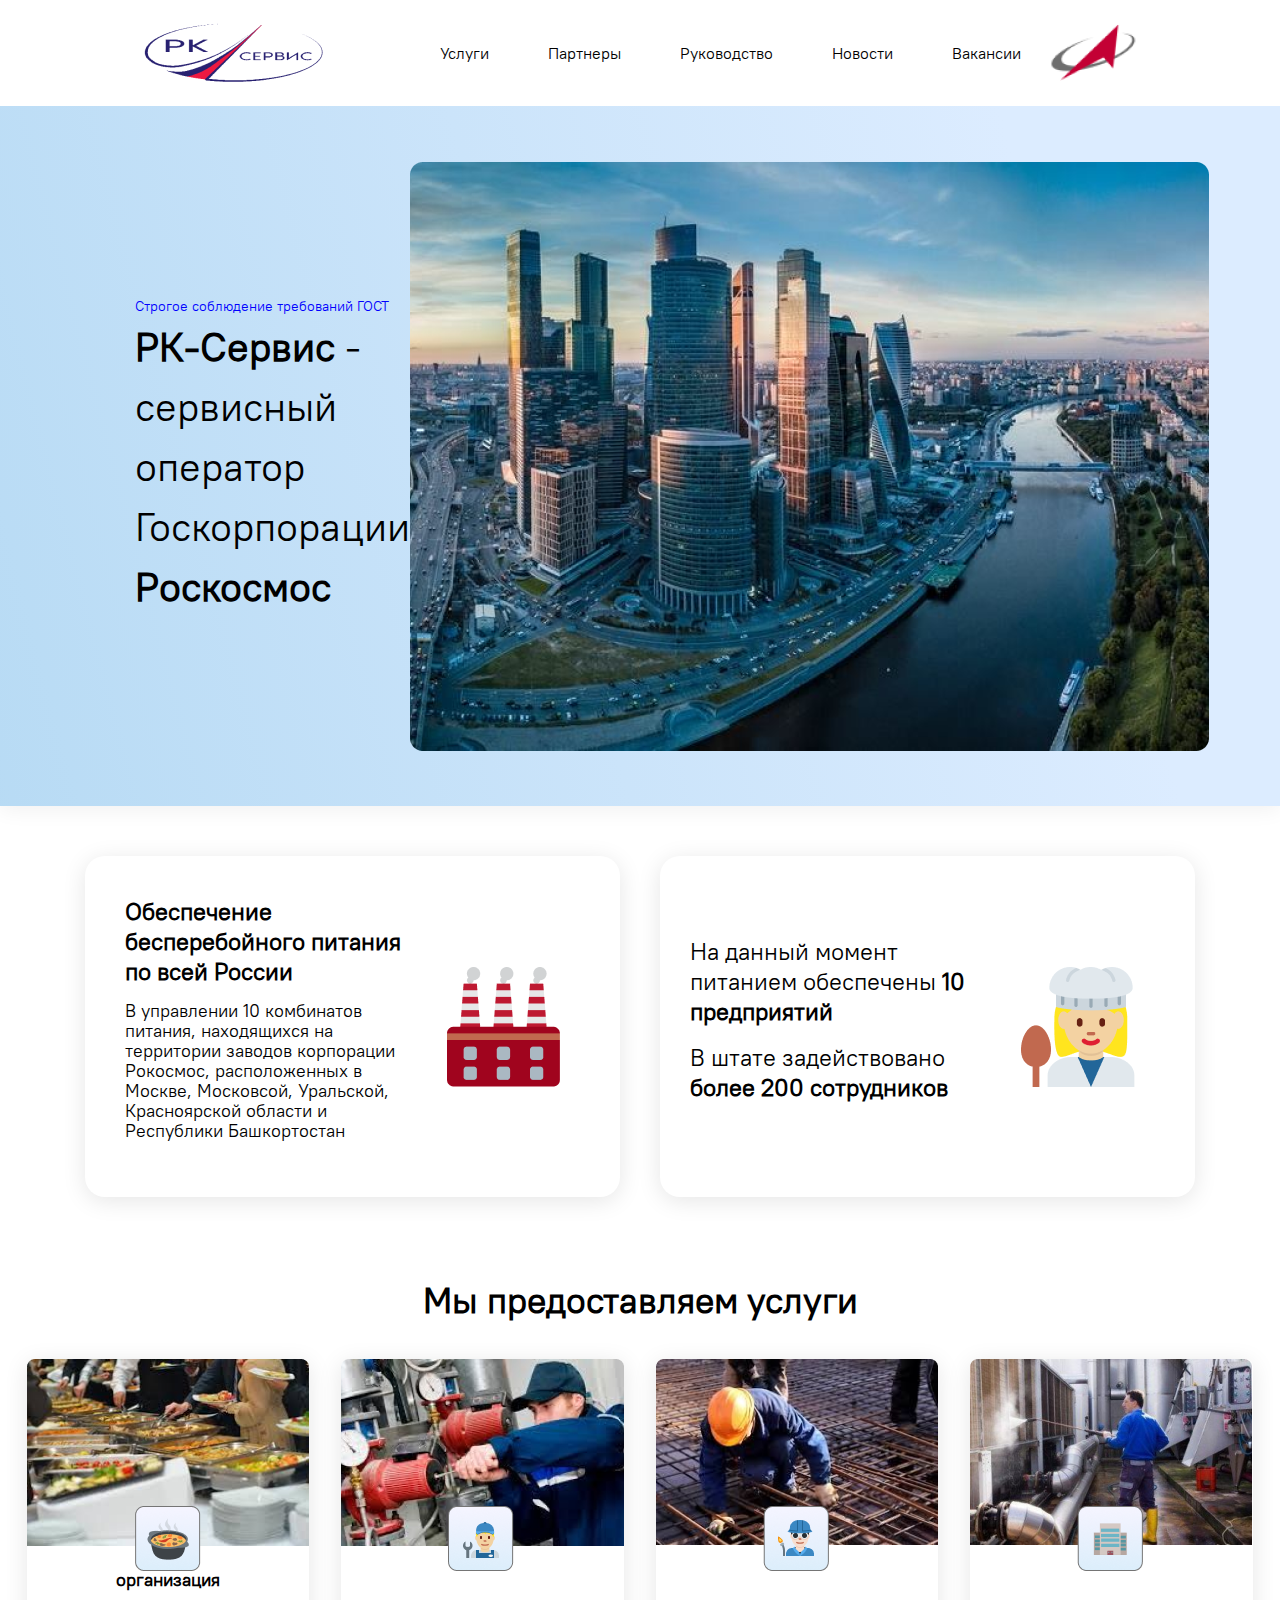
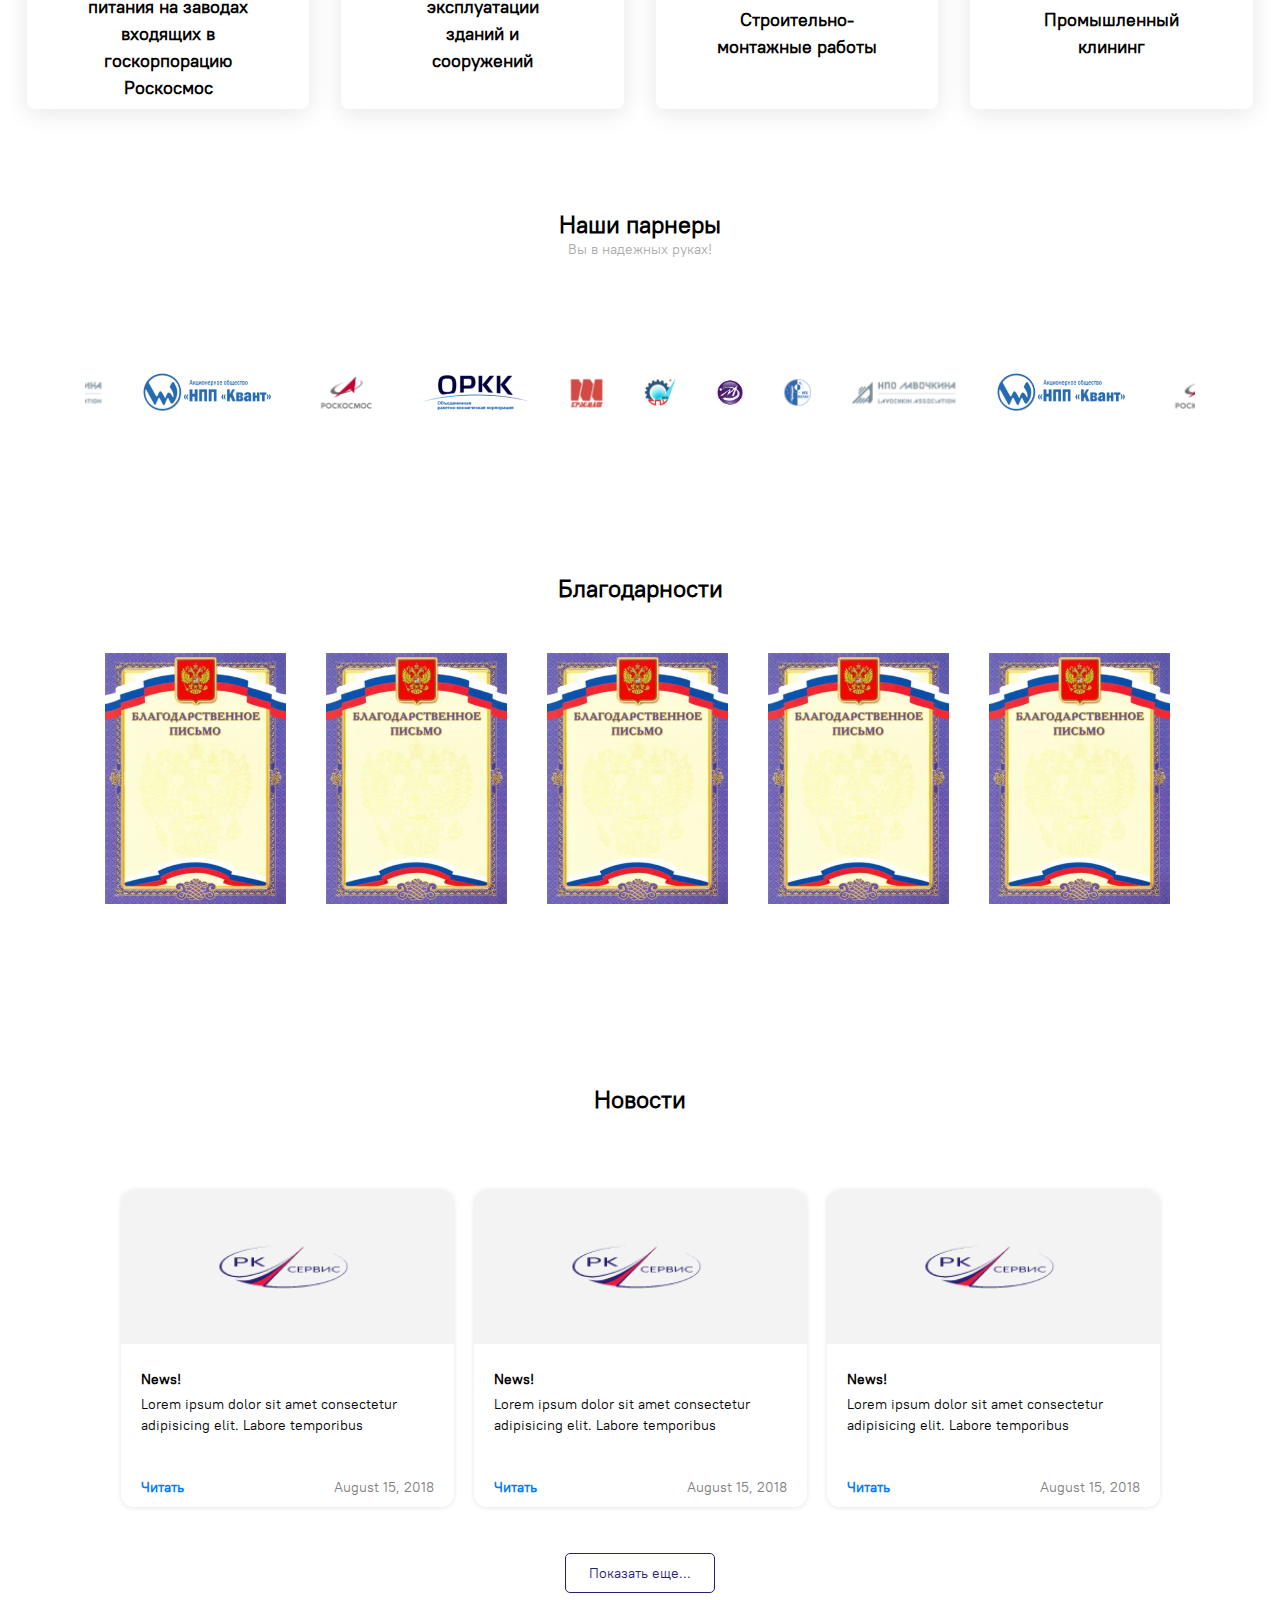
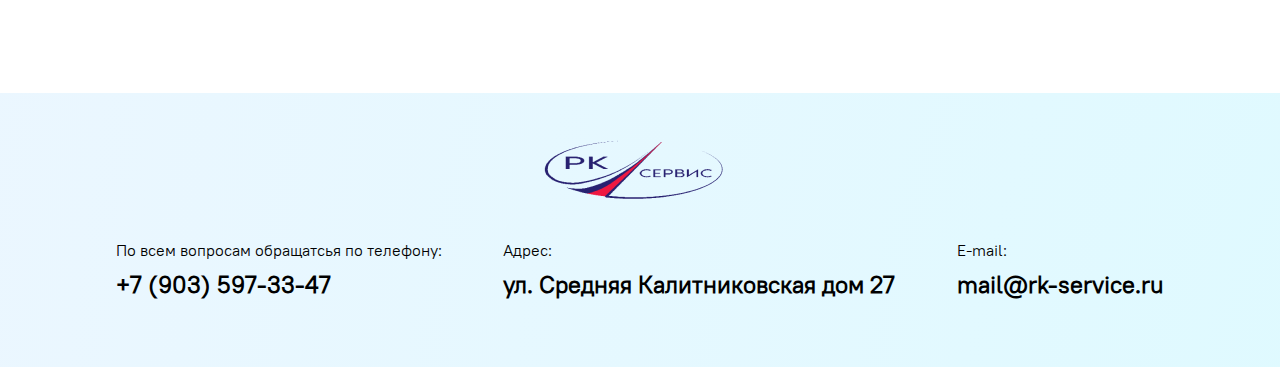
==== commit 5404a075: "Добавил дополнительные страницы, внес правки по верстке v2" ====
--- a/index.html
+++ b/index.html
@@ -12,7 +12,7 @@
 </head>
 <body>
   <header>
-    <nav class="navbar navbar-expand-lg container">
+    <nav class="navbar navbar-expand-lg container-fluid">
         <a class="navbar-brand" href="index.html">
             <img src="img/logo.png" alt="">
         </a>      
@@ -33,14 +33,14 @@
             <li class="nav-item">
                 <a class="nav-link" href="#">Вакансии</a>
               </li>
-              <li class="nav-item">
-                <img src="img/logo_right.png" alt="">
-              </li>
           </ul>
+        </div>
+        <div class="logo_right">
+          <img src="img/logo_right.png" alt="">
         </div>
       </nav>
     <div class="preview-info">
-      <div class="container content">
+      <div class="container-fluid content">
           <div class="preview-info-description">
               <p>
                   Строгое соблюдение требований ГОСТ
@@ -48,18 +48,9 @@
               <span>
                   <strong> РК-Сервис</strong> - сервисный оператор Госкорпорации
                   <span class="rkosmos">
-                    <img src="/img/rk_mini_logo.svg" alt="">
                     Роскосмос
                   </span>
               </span>
-              <a href="#anchor">
-              <div class="preview_more_info">
-                Узнать больше
-                <div class="arrow arrow-bottom">
-                </div>
-              	
-              </div>
-            </a>
           </div>
           <div class="preview-info-image">
               <img src="/img/img1.png" alt="">
@@ -67,7 +58,7 @@
         </div>
     </div>
   </header>
-  <div class="main_content" id="anchor">
+  <div class="main_content">
     <div class="two_blocks_contents container">
       <div class="content_block">
         <div class="head_description">
@@ -151,7 +142,7 @@
       </div>
       <div class="sliber_block">
       <!-- <div class="arrow arrow-left"></div> -->
-      <div id="js-carousel-1" class="owl-carousel slider_pos">
+      <div id="js-carousel-1" class="owl-carousel slider_pos container">
         <div class="carousel-item slider_item">
           <img src="/img/slide1.png" alt="">
         </div>
@@ -166,6 +157,15 @@
         </div>
         <div class="carousel-item slider_item">
           <img src="img/slide5.png" alt="">
+        </div>
+        <div class="carousel-item slider_item">
+          <img src="img/slide6.png" alt="">
+        </div>
+        <div class="carousel-item slider_item">
+          <img src="img/slide7.png" alt="">
+        </div>
+        <div class="carousel-item slider_item">
+          <img src="img/slide8.png" alt="">
         </div>
       </div>
       <!-- <div class="arrow arrow-right"></div> -->
@@ -237,9 +237,11 @@
               </div>
             </div>
         </div>
+        <a href="news.html">
         <div class="more_news">
-          <a href="news.html">Показать еще...</a>
-        </div>
+          Показать еще...
+        </div>
+        </a>
       </div>
       <footer>
         <div class="first_foot container-fluid">
@@ -263,19 +265,6 @@
         </div>
         <div class="map">
           <script type="text/javascript" charset="utf-8" async src="https://api-maps.yandex.ru/services/constructor/1.0/js/?um=constructor%3A0906f2d37fb07fedb95464c4c5e98e4950639517f4d623770aea11b11ffa4661&amp;width=100%25&amp;height=641&amp;lang=ru_RU&amp;scroll=true"></script>
-        <div class="end_foot container">
-          <div class="end_foot_text">
-            <a href="#">О нас</a>
-            <a href="#">Объекты</a>
-            <a href="#">Новости</a>
-            <a href="#">Вакансии</a>
-          </div>
-          <div class="end_foot_contacts">
-            <span>mail@rk-service.ru</span>
-            <span>ул. Средняя Калитниковская дом 27</span>
-            <span>+7 (903) 597-33-47</span>
-          </div>
-        </div>
       </footer>
     </div>
   </div> 
--- a/stylesheet/style.css
+++ b/stylesheet/style.css
@@ -27,7 +27,10 @@
     display: flex;
     justify-content: space-around;
     width: 50%;
-    margin-left: 30%;
+}
+
+.navbar-brand {
+    margin-left: 120px;
 }
 
 header {
@@ -37,6 +40,7 @@
 .header_nav {
     display: flex;
     align-items: center;
+    margin: 0 50px;
 }
 
 .header_nav a {
@@ -52,7 +56,7 @@
 .preview-info {
     display: flex;
     align-items: center;
-    background: linear-gradient(76.27deg, #820075 -146.94%, rgba(220, 223, 255, 0.9) 81.14%);
+    background: linear-gradient(75.32deg, #81C1E4 -120.94%, #DCECFF 80.84%);    
     width: 100%;
     min-height: 700px;
 }
@@ -60,6 +64,7 @@
 .preview-info .content {
     display: flex;
     align-items: center;
+    margin: 0 120px;
 }
 
 .preview-info-image img {
@@ -117,7 +122,7 @@
 }
 
 .rkosmos {
-    color: gray;
+    color: black;
     font-size: 40px;
     font-weight: 700;
     padding: 0;
@@ -282,14 +287,38 @@
     margin-bottom: 100px;
     text-align: center;
     display: flex;
+    align-items: center;
+    flex-wrap: wrap;
+    font-size: 14px;
     flex-direction: column;
-    align-items: center;
-    flex-wrap: wrap;
-    font-size: 14px;
 }
 
 .news_main_label {
-    padding-bottom: 35px;
+    width: 100%;
+    text-align: center;
+    margin-top: 30px;
+    margin-bottom: 30px;
+}
+
+.news_main_label_single {
+    width: 100%;
+    text-align: left;
+    margin-top: 30px;
+    margin-bottom: 30px;
+}
+
+.news_main_label_single_rk {
+    width: 100%;
+    text-align: center;
+    margin-top: 30px;
+    margin-bottom: 30px;
+}
+
+.news_main_label_single span {
+    width: 100%;
+    text-align: left;
+    margin-top: 30px;
+    margin-bottom: 30px;
 }
 
 .news span {
@@ -548,10 +577,15 @@
 
   .rukovodstvo {
       text-align: center;
+      display: flex;
+      flex-direction: column;
+      justify-content: center;
+      align-items: center;
   }
 
   .item_description {
     margin-top: 25px;
+    font-size: 14px;
     text-align: left;
   }
 
@@ -559,12 +593,16 @@
       display: flex;
       align-items: center;
       text-align: left;
+      justify-content: left;
+      font-size: 20px;
+      margin-left: -10px;
   }
 
   .button_prev a {
       text-decoration: none;
       color: black;
       font-weight: bold;
+      padding-left: 5px;
   }
 
   .button_prev a:hover {
@@ -582,10 +620,35 @@
       padding: 0;
   }
 
-  .blok_razdel {
-
-  }
-
   .blok_razdel span {
       font-size: 24px;
   }
+
+  .logo_right {
+      margin-right: 80px;
+  }
+
+  .section_single_item {
+    margin-top: 100px;
+    margin-bottom: 100px;
+    text-align: center;
+    display: flex;
+    align-items: center;
+    flex-wrap: wrap;
+    font-size: 14px;
+  }
+
+  .section_single_item span {
+      font-size: 24px;
+      font-weight: bold;
+      margin-top: 15px;
+  }
+  
+  .section_single_item img {
+      width: 100%;
+  }
+
+  .rk {
+      display: flex;
+      flex-direction: column;
+  }
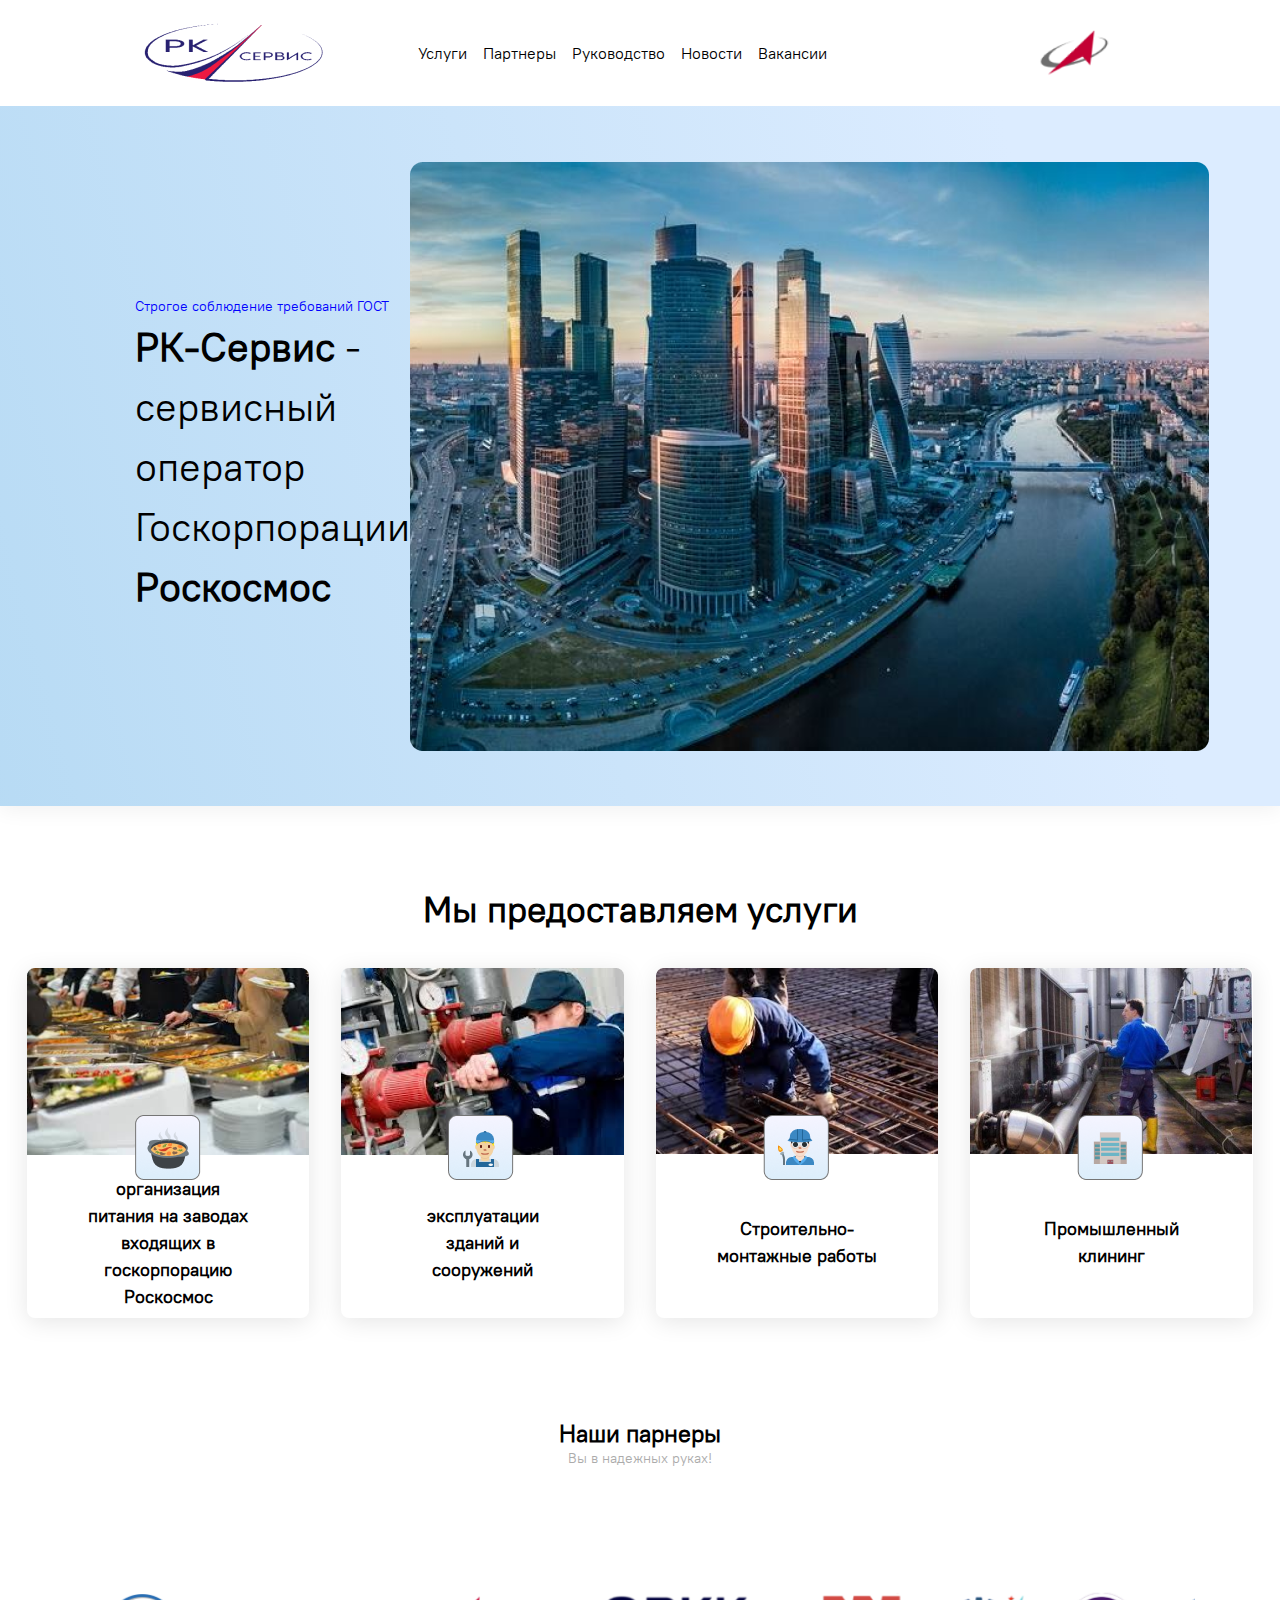
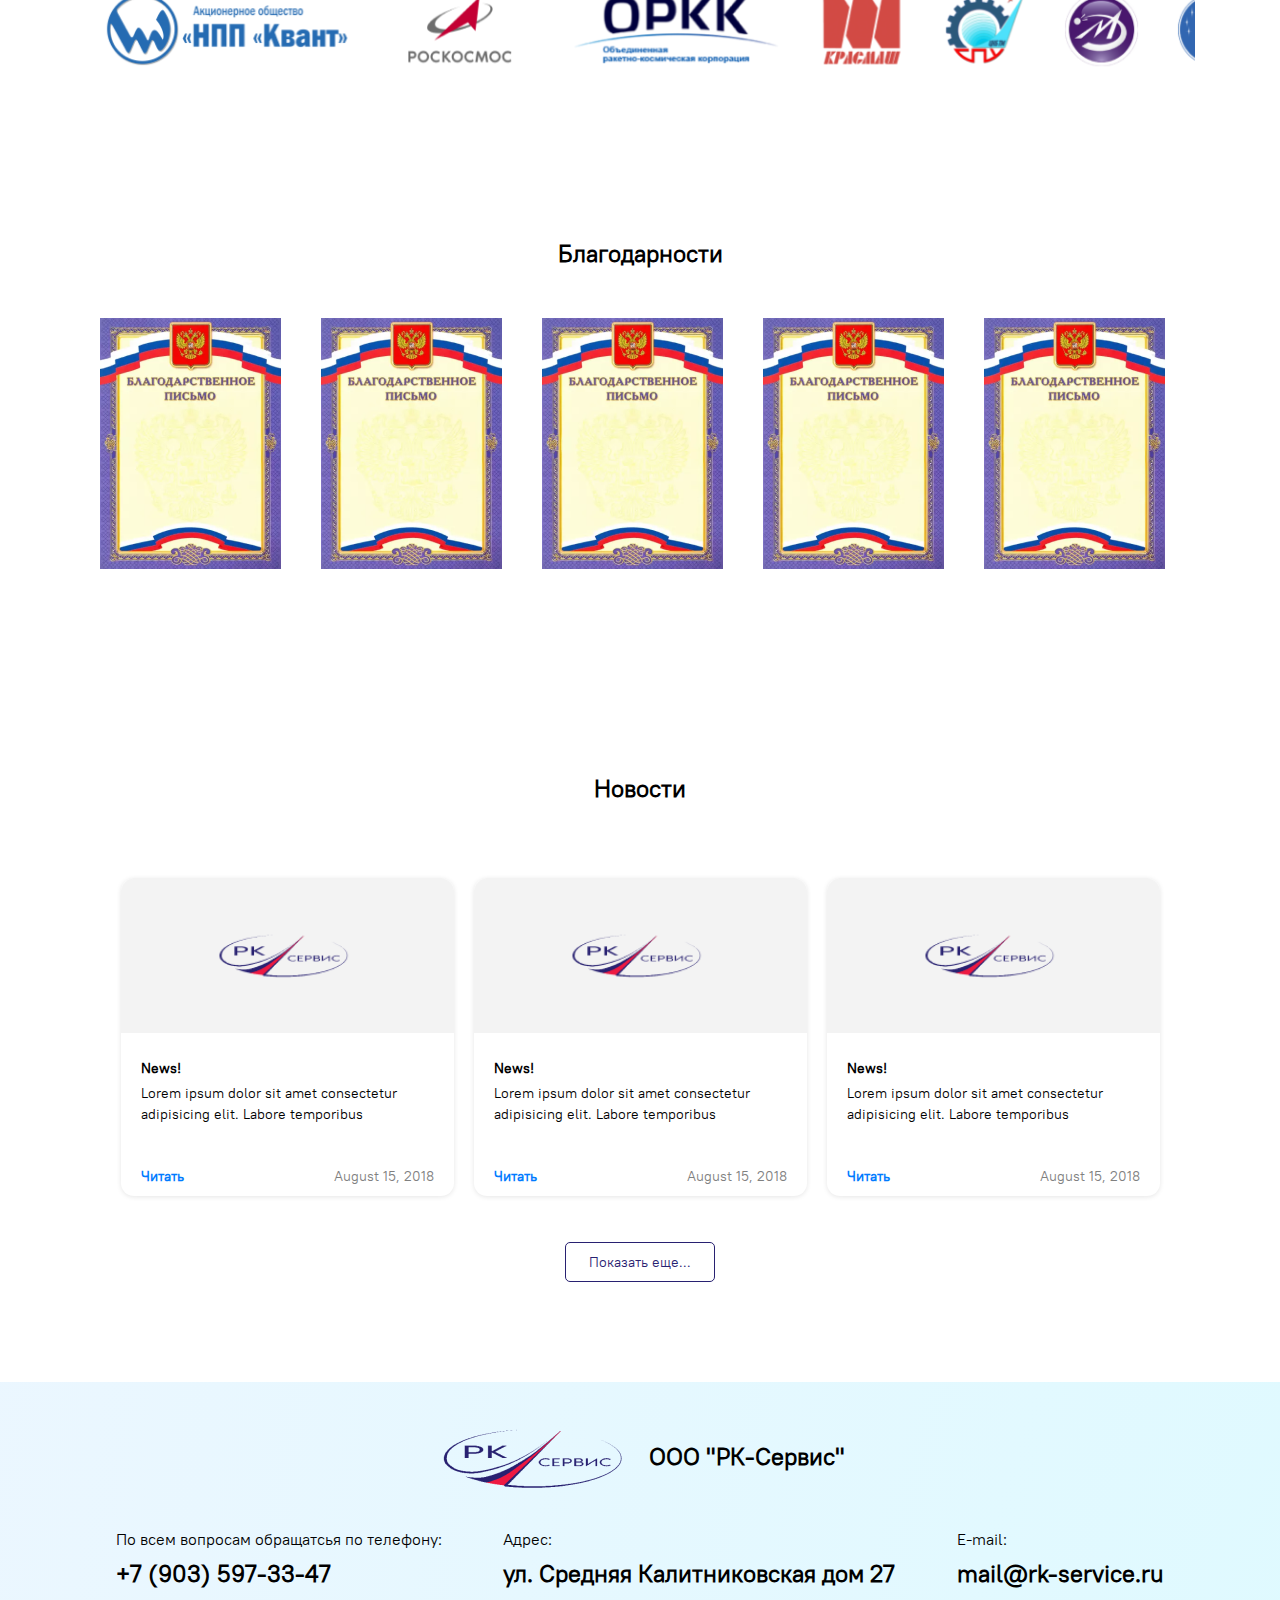
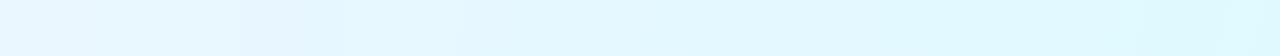
==== commit f00530e4: "Внес правки, начал работу с адаптивом" ====
--- a/index.html
+++ b/index.html
@@ -19,16 +19,16 @@
         <div class="collapse navbar-collapse header_nav" id="navbarSupportedContent">
           <ul class="navbar-nav mr-auto">
             <li class="nav-item">
-              <a class="nav-link" href="#">Услуги</a>
-            </li>
-            <li class="nav-item">
-              <a class="nav-link" href="#">Партнеры</a>
+              <a class="nav-link" href="#uslugi">Услуги</a>
+            </li>
+            <li class="nav-item">
+              <a class="nav-link" href="#partners">Партнеры</a>
             </li>
             <li class="nav-item">
               <a class="nav-link" href="rukovodstvo.html">Руководство</a>
             </li>
-            <li class="nav-istem">
-              <a class="nav-link" href="#">Новости</a>
+            <li class="nav-item">
+              <a class="nav-link" href="#news">Новости</a>
             </li>
             <li class="nav-item">
                 <a class="nav-link" href="#">Вакансии</a>
@@ -59,38 +59,7 @@
     </div>
   </header>
   <div class="main_content">
-    <div class="two_blocks_contents container">
-      <div class="content_block">
-        <div class="head_description">
-        <span>
-          Обеспечение бесперебойного питания по всей России
-        </span>
-        <p>
-          В управлении 10 комбинатов питания, находящихся на территории заводов корпорации Рокосмос, 
-          расположенных в Москве, Московсой, Уральской, Красноярской области и Республики Башкортостан
-        </p>
-      </div>
-        <div class="content_image">
-          <img src="/img/emoji.png" alt="">
-        </div>
-      </div>
-      <div class="content_block">
-        <div class="head_description1">
-        <p>
-          На данный момент питанием обеспечены 
-          <strong>10 предприятий</strong>
-        </p>
-        <p>
-          В штате задействовано
-          <strong>более 200 сотрудников</strong>
-        </p>
-      </div>
-        <div class="content_image">
-          <img src="/img/emoji2.png" alt="">
-        </div>
-      </div> 
-      </div>
-    <div class="uslugi container">
+    <div class="uslugi container" id="uslugi">
       <span class="uslugi_lable">
         Мы предоставляем услуги
       </span>
@@ -131,7 +100,7 @@
         </div>
       </div>
     </div>
-    <div class="partners container">
+    <div class="partners container" id="partners">
       <div class="partners_label">
         <span>
           Наши парнеры
@@ -171,7 +140,7 @@
       <!-- <div class="arrow arrow-right"></div> -->
     </div>
     </div>
-    <div class="congratulations container">
+    <div class="congratulations container" id="congratulations">
       <span>
         Благодарности
       </span>
@@ -195,7 +164,7 @@
       
       </div>
       </div>
-      <div class="news container">
+      <div class="news container" id="news">
         <span class="news_main_label">
           Новости
         </span>
@@ -246,7 +215,10 @@
       <footer>
         <div class="first_foot container-fluid">
           <div class="container">
+            <div class="foot_logo">
             <img src="/img/logo.png" alt="">
+            OOO "РК-Сервис"
+            </div>
             <div class="contacts">
               <div>
                 <p>По всем вопросам обращатсья по телефону:</p>
--- a/stylesheet/style.css
+++ b/stylesheet/style.css
@@ -26,7 +26,7 @@
     position: absolute;
     display: flex;
     justify-content: space-around;
-    width: 50%;
+    width: 30%;
 }
 
 .navbar-brand {
@@ -581,6 +581,8 @@
       flex-direction: column;
       justify-content: center;
       align-items: center;
+      border: none !important;
+      background: none !important;
   }
 
   .item_description {
@@ -589,46 +591,50 @@
     text-align: left;
   }
 
-  .button_prev {
-      display: flex;
-      align-items: center;
-      text-align: left;
-      justify-content: left;
-      font-size: 20px;
-      margin-left: -10px;
-  }
-
-  .button_prev a {
-      text-decoration: none;
-      color: black;
-      font-weight: bold;
-      padding-left: 5px;
-  }
-
-  .button_prev a:hover {
-    font-weight: bold;
-    color: black;
+.button_prev {
+    display: flex;
+    align-items: center;
+    text-align: left;
+    justify-content: left;
+    font-size: 20px;
+    margin-left: -10px;
+}
+
+.button_prev a {
     text-decoration: none;
-  }
-
-  .item_description li {
-      list-style-type: none !important;
-  }
-
-  .item_description ul {
-      margin: 0;
-      padding: 0;
-  }
-
-  .blok_razdel span {
-      font-size: 24px;
-  }
-
-  .logo_right {
-      margin-right: 80px;
-  }
-
-  .section_single_item {
+    color: black;
+    font-weight: bold;
+    padding-left: 5px;
+}
+
+.button_prev a:hover {
+    font-weight: bold;
+    color: black;
+    text-decoration: none;
+}
+
+.item_description li {
+    list-style-type: none !important;
+}
+
+.item_description ul {
+    margin: 0;
+    padding: 0;
+}
+
+.blok_razdel span {
+    font-size: 24px;
+}
+
+.logo_right {
+    margin-right: 80px;
+}
+
+.logo_right img {
+    width: 80%;
+}
+
+.section_single_item {
     margin-top: 100px;
     margin-bottom: 100px;
     text-align: center;
@@ -636,19 +642,130 @@
     align-items: center;
     flex-wrap: wrap;
     font-size: 14px;
-  }
-
-  .section_single_item span {
-      font-size: 24px;
-      font-weight: bold;
-      margin-top: 15px;
-  }
+}
+
+.section_single_item span {
+    font-size: 24px;
+    font-weight: bold;
+    margin-top: 15px;
+}
   
-  .section_single_item img {
-      width: 100%;
-  }
-
-  .rk {
+.section_single_item img {
+    width: 100%;
+}
+
+.rk {
+    display: flex;
+    flex-direction: column;
+    box-shadow: 0px 1px 10px rgba(0, 0, 0, 0.05);
+    border-radius: 8px;
+}
+
+.rk_items {
+    display: flex;
+    justify-content: center;
+    align-items: center;
+    align-content: center;
+    flex-wrap: wrap;
+}
+
+.rk_item {
+    margin-left: 20px;
+    width: 20%;
+    margin: 20px;
+}
+
+.rk_item span {
+    font-size: 14px;
+    font-weight: bold;
+    padding-bottom: 10px;
+}
+
+.foot_logo {
+    font-size: 24px;
+    font-weight: bold;
+}
+
+/* Adaptiv */
+
+@media screen and (max-width: 900px) {
+    html {
       display: flex;
       flex-direction: column;
-  }
+
+    }
+
+    .preview-info-image img {
+        width: 100%;
+        margin-bottom: 55px;
+    }
+
+    .uslugi_items {
+        width: 100%;
+        flex-wrap: wrap;
+    }
+
+    .uslugi_item {
+        margin-bottom: 25px;
+    }
+
+    .uslugi_item:nth-child(1) {
+        margin-left: 0;
+    }
+
+    .logo_right {
+        display: none;
+    }
+
+    .navbar-nav {
+        display: flex;
+        flex-direction: row !important;
+        justify-content: space-around;
+        width: 50% !important;
+    }
+
+    .navbar-nav .nav-item {
+        margin-left: 40px;
+    }
+
+    .navbar-brand {
+        margin-left: 0;
+    }
+
+    .collapse:not(.show) {
+        display: flex !important;
+    }
+
+    .header_nav {
+        display: flex;
+        align-items: center;
+        margin: 0 50px;
+        flex-basis: 0 !important;
+    }
+
+    .preview-info .content {
+        display: flex;
+        flex-direction: column;
+        align-items: center;
+        justify-content: center;
+        margin-top: 55px;
+    }
+
+    .preview-info .preview-info-description p {
+        display: none;
+    }
+
+    .preview-info-description {
+        text-align: center;
+        margin-bottom: 55px;
+        width: 100%;
+    }
+
+    .contacts p {
+        line-height: initial;
+    }
+
+    .first_foot {
+        display: flex;
+    }
+  }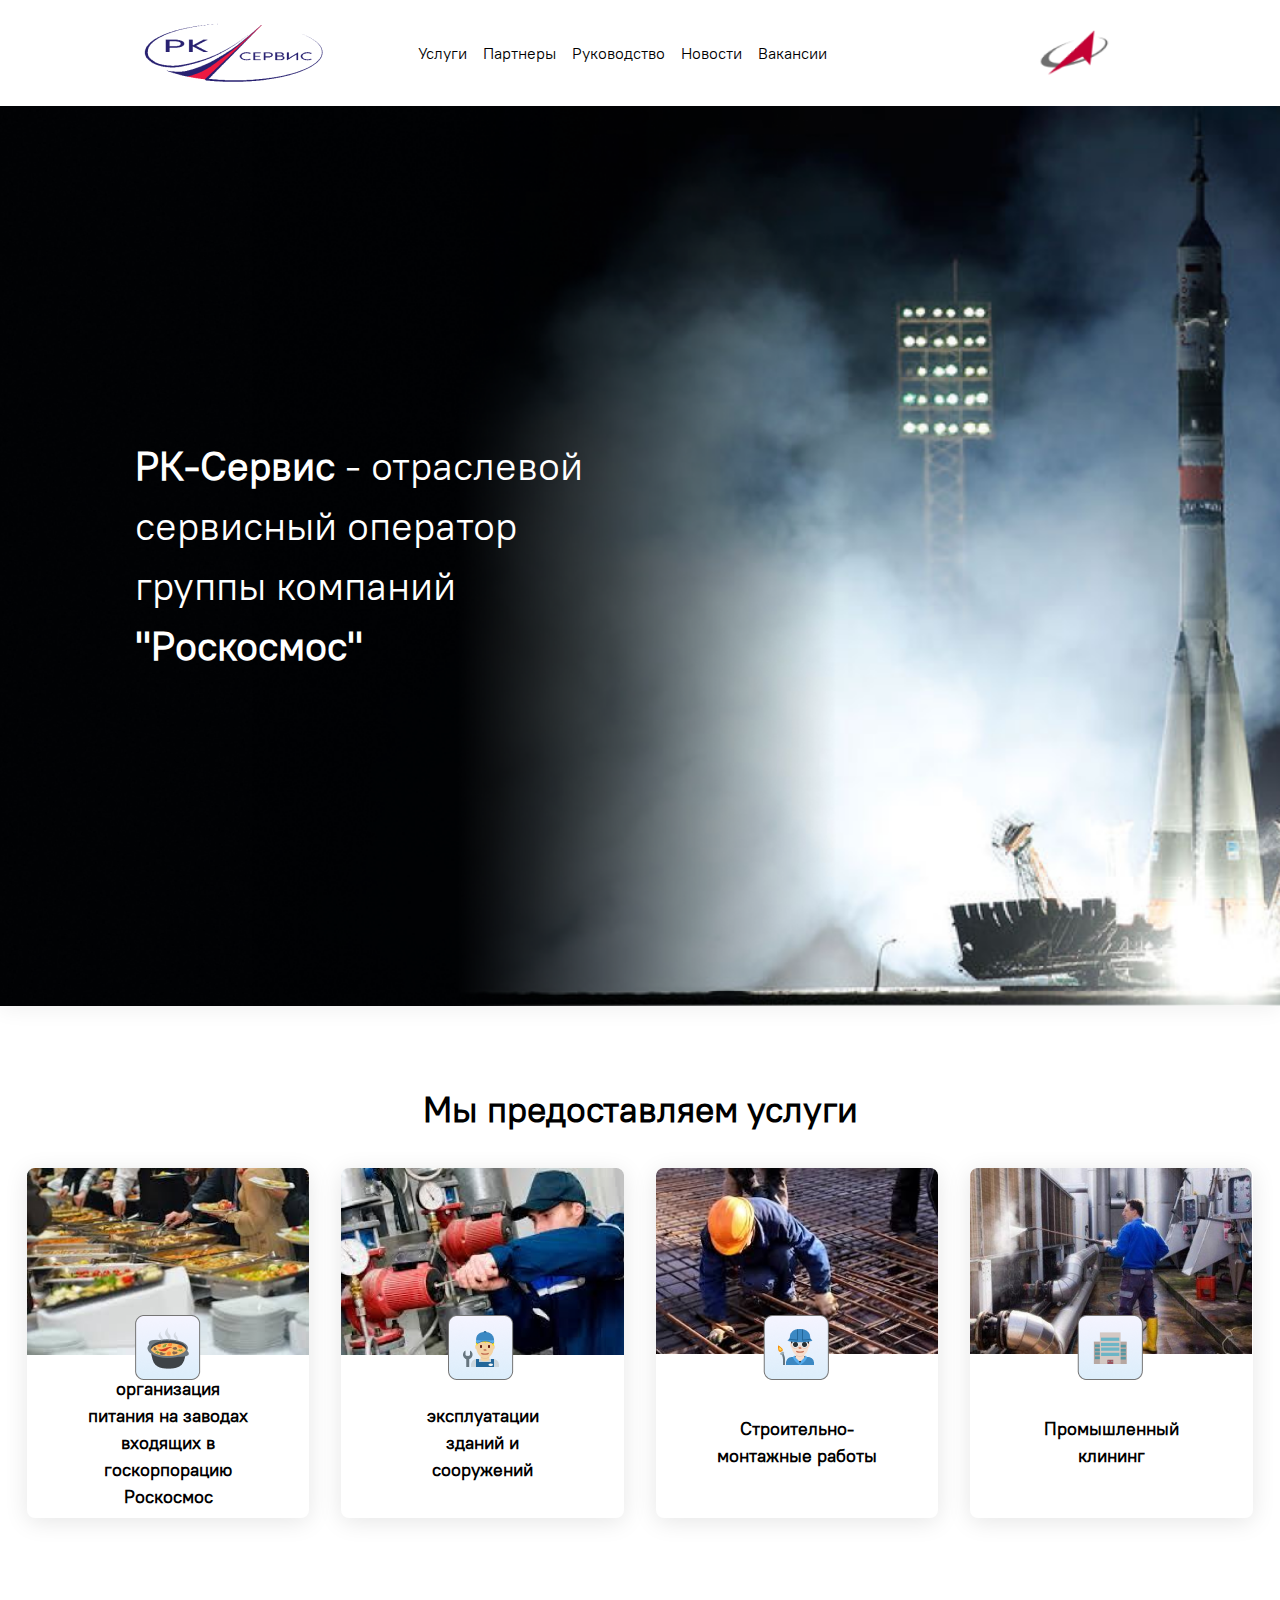
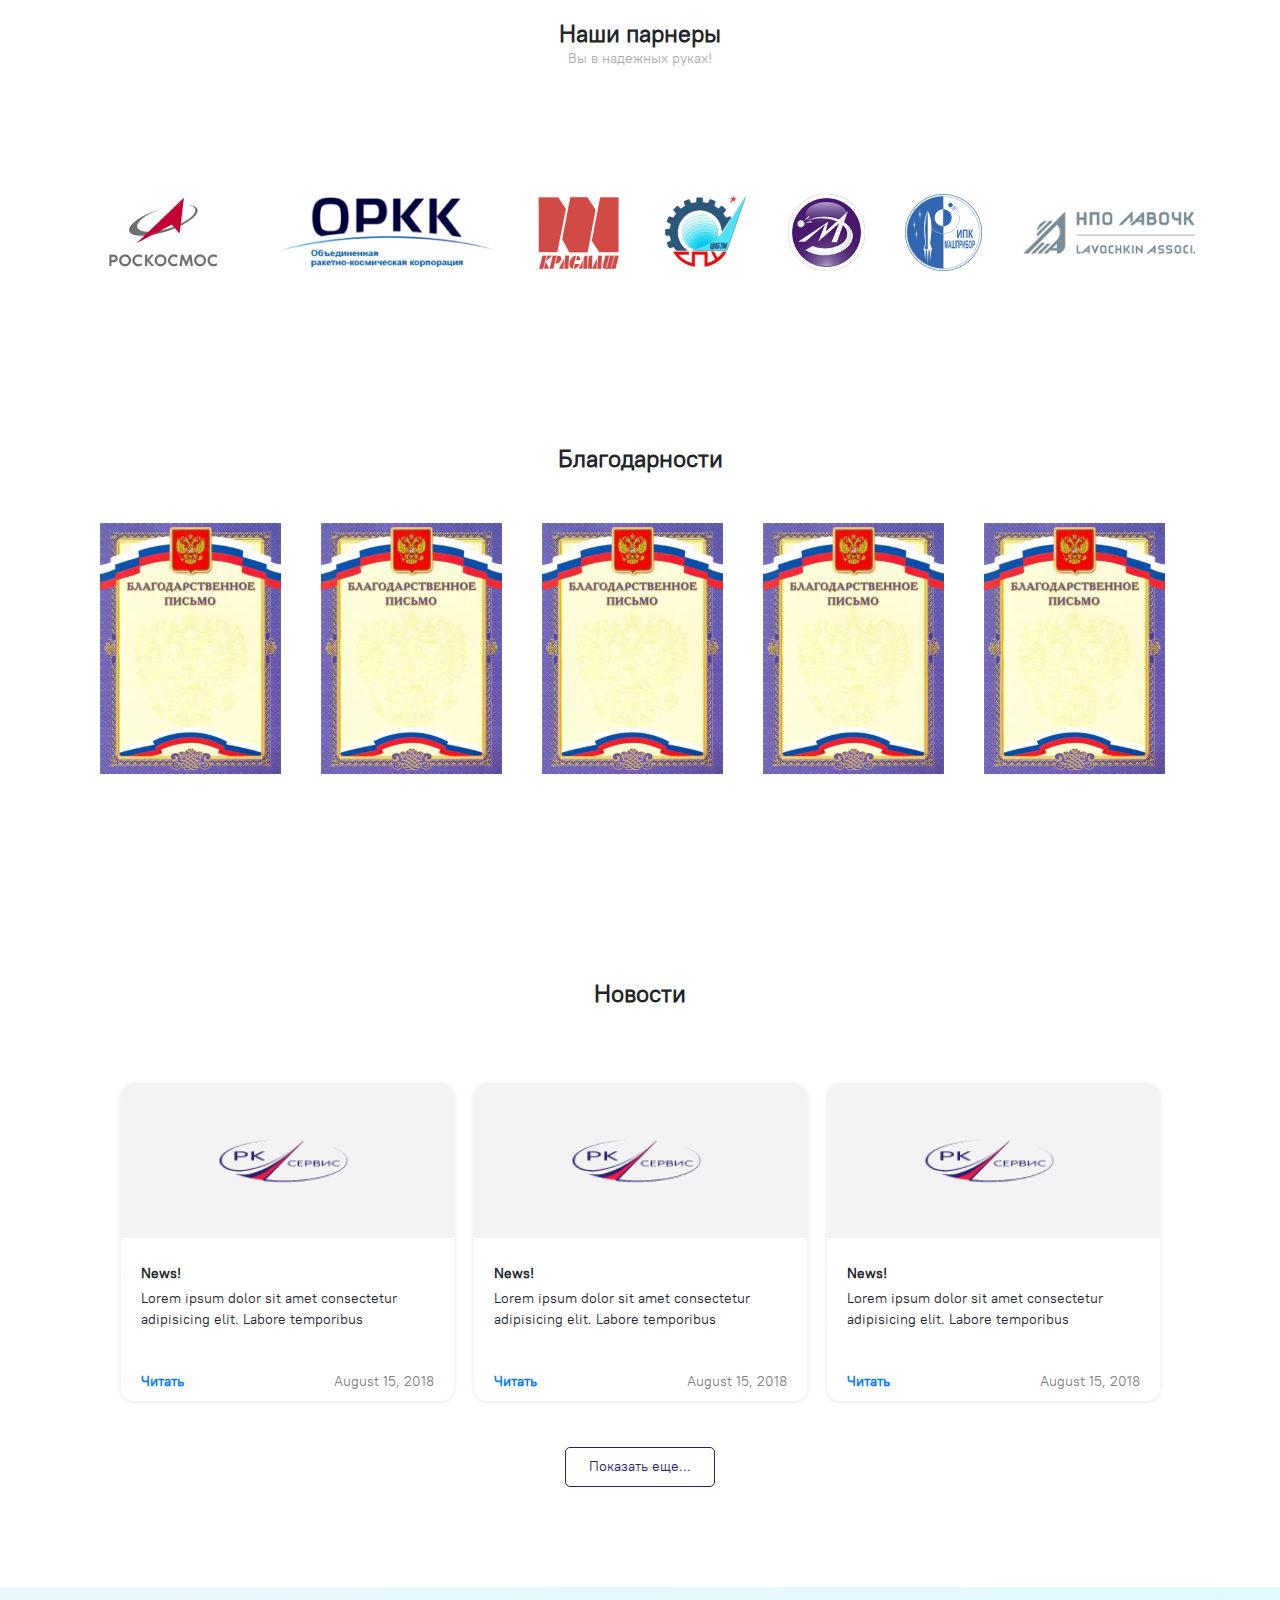
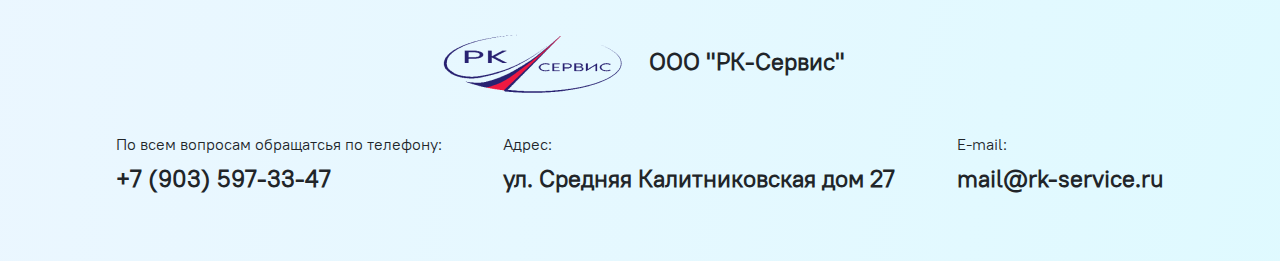
==== commit db2f1a53: "Правки 18.12" ====
--- a/index.html
+++ b/index.html
@@ -42,18 +42,10 @@
     <div class="preview-info">
       <div class="container-fluid content">
           <div class="preview-info-description">
-              <p>
-                  Строгое соблюдение требований ГОСТ
-              </p>
               <span>
-                  <strong> РК-Сервис</strong> - сервисный оператор Госкорпорации
-                  <span class="rkosmos">
-                    Роскосмос
-                  </span>
+                  <strong> РК-Сервис</strong> - отраслевой сервисный оператор 
+                  группы компаний <strong> "Роскосмос"</strong>
               </span>
-          </div>
-          <div class="preview-info-image">
-              <img src="/img/img1.png" alt="">
           </div>
         </div>
     </div>
@@ -177,7 +169,7 @@
                   Labore temporibus</p>
               </div>
               <div class="read_and_data">
-                <a href="#">Читать</a>
+                <a href="news_item.html">Читать</a>
                 <span class="date">August 15, 2018</span>
               </div>
             </div>
@@ -189,7 +181,7 @@
                   Labore temporibus</p>
               </div>
               <div class="read_and_data">
-                <a href="#">Читать</a>
+                <a href="news_item.html">Читать</a>
                 <span class="date">August 15, 2018</span>
               </div>
             </div>
@@ -201,7 +193,7 @@
                   Labore temporibus</p>
               </div>
               <div class="read_and_data">
-                <a href="#">Читать</a>
+                <a href="news_item.html">Читать</a>
                 <span class="date">August 15, 2018</span>
               </div>
             </div>
--- a/stylesheet/style.css
+++ b/stylesheet/style.css
@@ -11,7 +11,6 @@
 }
 
 * {
-    color: black;
     font-family: 'PT';
 }
 
@@ -56,9 +55,11 @@
 .preview-info {
     display: flex;
     align-items: center;
-    background: linear-gradient(75.32deg, #81C1E4 -120.94%, #DCECFF 80.84%);    
-    width: 100%;
-    min-height: 700px;
+    background-image: url(/img/img1.png);
+    background-position: center;
+    background-repeat: no-repeat;
+    background-size: cover;
+    min-height: 100vh;
 }
 
 .preview-info .content {
@@ -115,14 +116,19 @@
 }
 
 .preview-info-description p {
-    color: blue;
+    color: white;
     font-size: 14px;
     padding: 0;
     margin: 0;
 }
 
+.preview-info-description {
+    color: white !important;
+    z-index: 1;
+}
+
 .rkosmos {
-    color: black;
+    color: white;
     font-size: 40px;
     font-weight: 700;
     padding: 0;
@@ -190,6 +196,12 @@
 .uslugi {
     margin-top: 76px;
     text-align: center;
+    color: black;
+}
+
+.uslugi a,
+.uslugi a:hover {
+    color: black;
 }
 
 .uslugi_lable {
@@ -285,9 +297,9 @@
 .news {
     margin-top: 100px;
     margin-bottom: 100px;
+    display: flex;
+    align-items: center;
     text-align: center;
-    display: flex;
-    align-items: center;
     flex-wrap: wrap;
     font-size: 14px;
     flex-direction: column;
@@ -302,9 +314,18 @@
 
 .news_main_label_single {
     width: 100%;
-    text-align: left;
     margin-top: 30px;
     margin-bottom: 30px;
+}
+
+.news_item_label {
+    text-align: left;
+}
+
+.item_description .date {
+    font-size: 14px;
+    line-height: 18px;
+    color: #888888;
 }
 
 .news_main_label_single_rk {
@@ -637,11 +658,14 @@
 .section_single_item {
     margin-top: 100px;
     margin-bottom: 100px;
-    text-align: center;
+    text-align: left;
     display: flex;
     align-items: center;
     flex-wrap: wrap;
     font-size: 14px;
+    box-shadow: 0px 1px 10px rgba(0, 0, 0, 0.05);
+    border-radius: 8px;
+    padding: 30px 30px 30px 30px !important;
 }
 
 .section_single_item span {
@@ -686,9 +710,9 @@
     font-weight: bold;
 }
 
-/* Adaptiv */
-
-@media screen and (max-width: 900px) {
+/* Responsive */
+
+@media (max-width: 900px) {
     html {
       display: flex;
       flex-direction: column;
@@ -768,4 +792,149 @@
     .first_foot {
         display: flex;
     }
+  }
+
+  @media (max-width: 375px) {
+    html {
+        display: flex !important;
+        flex-direction: column !important;
+        width: 375px !important;
+    }
+
+    .navbar .navbar-nav {
+        display: none;
+    }
+
+    .preview-info-image img {
+        width: 100%;
+        margin-bottom: 55px;
+    }
+
+    .uslugi_items {
+        flex-direction: column;
+        justify-content: center;
+        align-items: center;
+    }
+
+    .uslugi_item {
+        margin-bottom: 40px;
+        margin-right: 0;
+    }
+
+    .uslugi_item:nth-child(1) {
+        margin-left: 0;
+    }
+
+    .logo_right {
+        display: none;
+    }
+
+    .navbar-nav {
+        display: flex;
+        flex-direction: row !important;
+        justify-content: space-around;
+        width: 50% !important;
+    }
+
+    .navbar-nav .nav-item {
+        margin-left: 40px;
+    }
+
+    .navbar-brand {
+        margin-left: 0;
+    }
+
+    .collapse:not(.show) {
+        display: flex !important;
+    }
+
+    .header_nav {
+        display: flex;
+        align-items: center;
+        margin: 0 50px;
+        flex-basis: 0 !important;
+    }
+
+    .preview-info .content {
+        display: flex;
+        flex-direction: column;
+        align-items: center;
+        justify-content: center;
+        margin: 0;
+    }
+
+    .preview-info {
+        min-height: 25vh !important;
+        width: 46vh;
+    }
+
+    .preview-info .preview-info-description p {
+        display: none;
+    }
+
+    .preview-info-description span {
+        font-size: 14px;
+        display: block;
+        width: 130px !important;
+    }
+
+    .preview-info-description {
+        text-align: left;
+        margin: 0;
+    }
+
+    .contacts p {
+        line-height: initial;
+    }
+
+    .first_foot {
+        display: flex;
+        flex-direction: column;
+        align-items: center;
+        justify-content: center;
+        height: 70vh;
+    }
+
+    .foot_logo {
+        display: flex;
+        flex-direction: column;
+    }
+
+    .foot_logo img {
+        height: 100px;
+    }
+
+    .contacts {
+        display: flex;
+        flex-direction: column;
+    }
+
+    .contacts div {
+        margin-bottom: 40px;
+        line-height: 1;
+    }
+
+    .news_items {
+        display: flex;
+        justify-content: center;
+        align-items: center;
+        align-content: center;
+        flex-direction: column;
+        height: 100%;
+        width: 100%;
+    }
+    
+    .news_item {
+        box-shadow: 0px 1px 5px rgba(0, 0, 0, 0.1);
+        border-radius: 13px;
+        margin-left: 20px;
+        width: 33.33%;
+        text-align: left;
+        width: 100%;
+        margin: 10px;
+    }
+
+    .slider_block {
+        width: 375px !important;
+    }
   }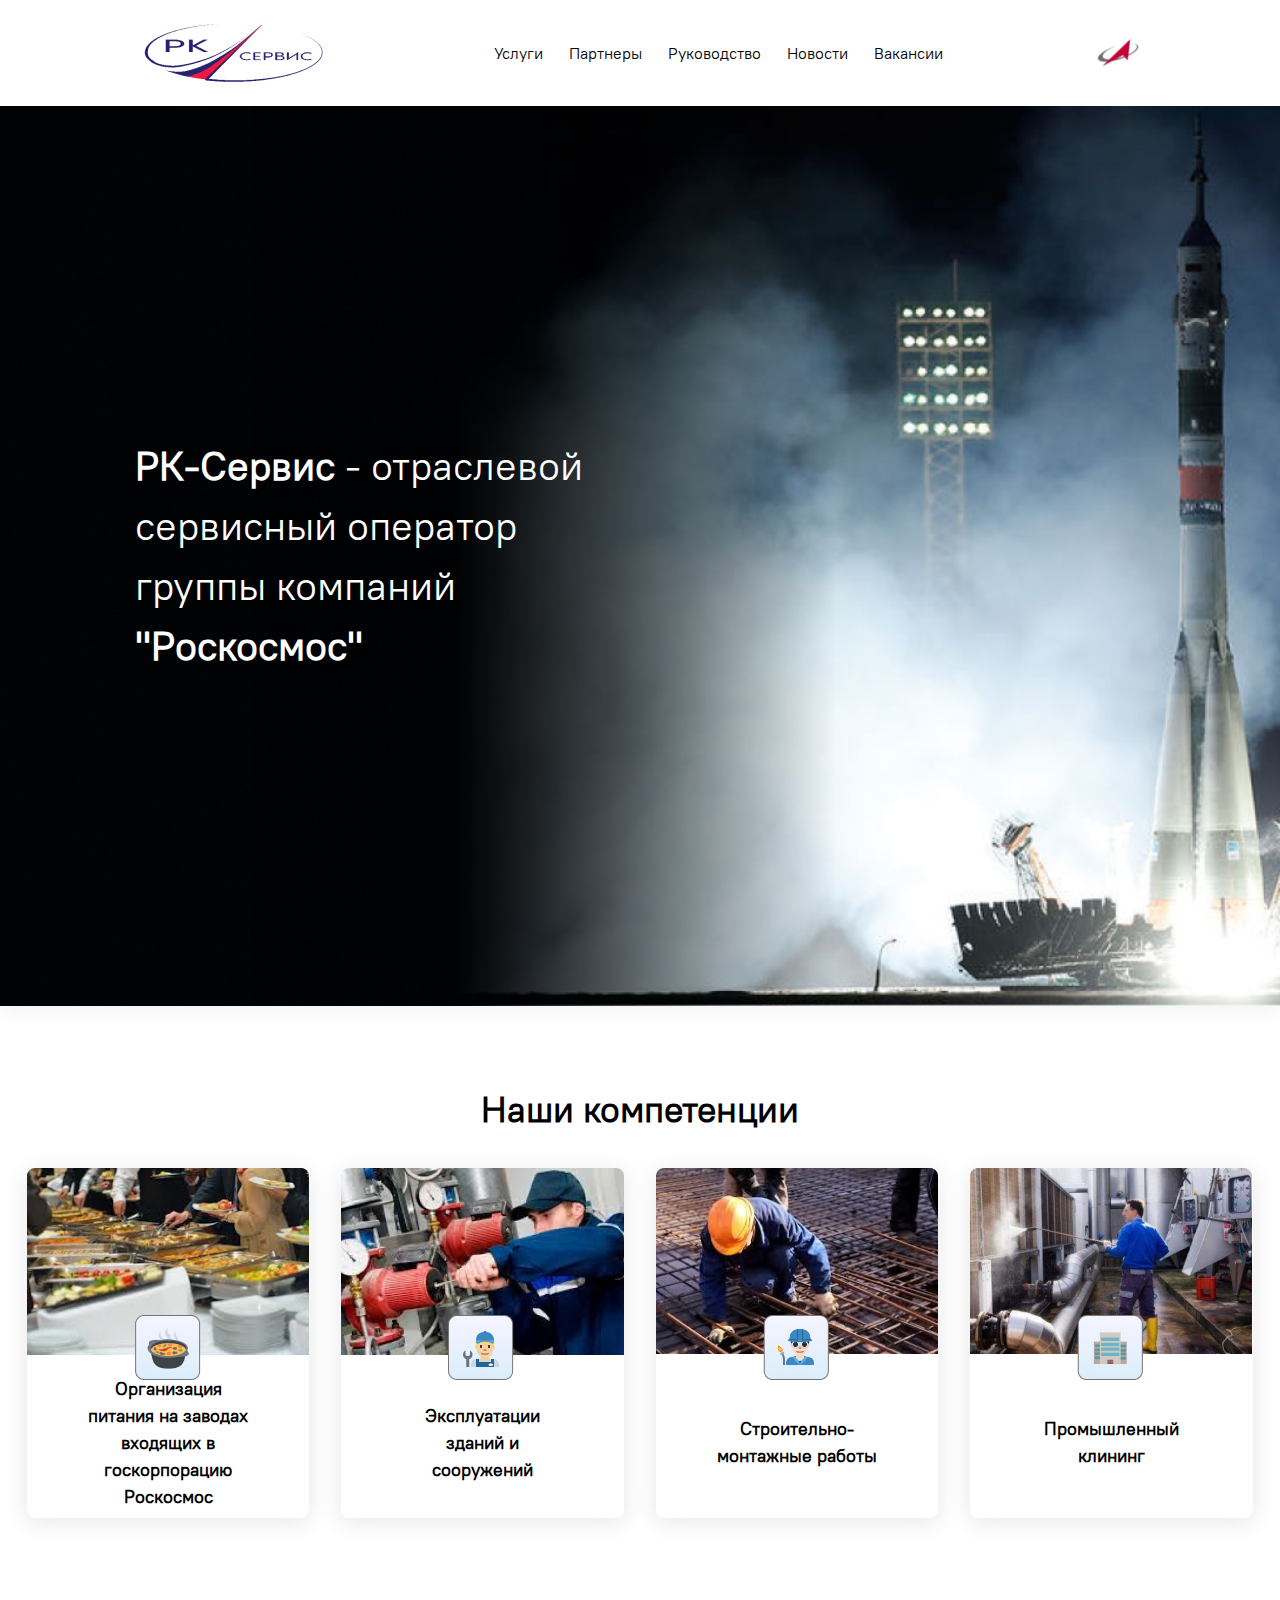
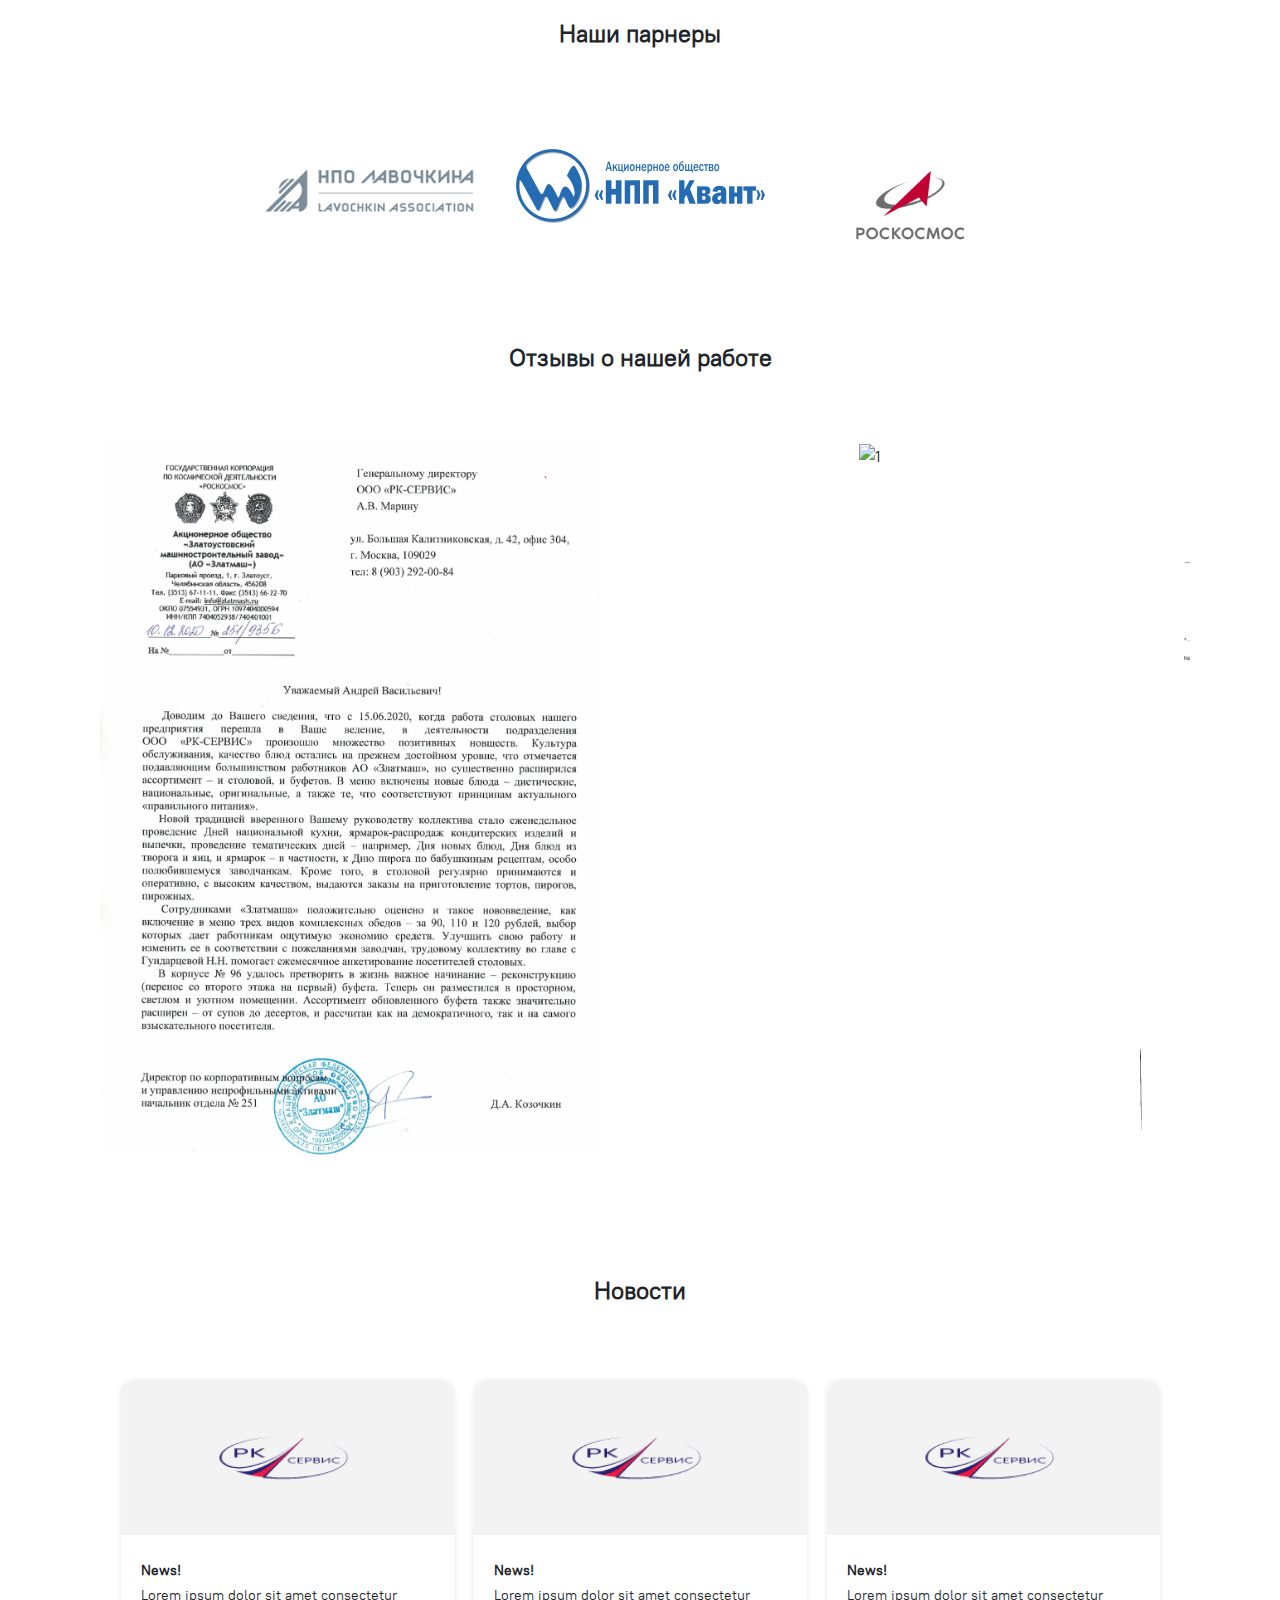
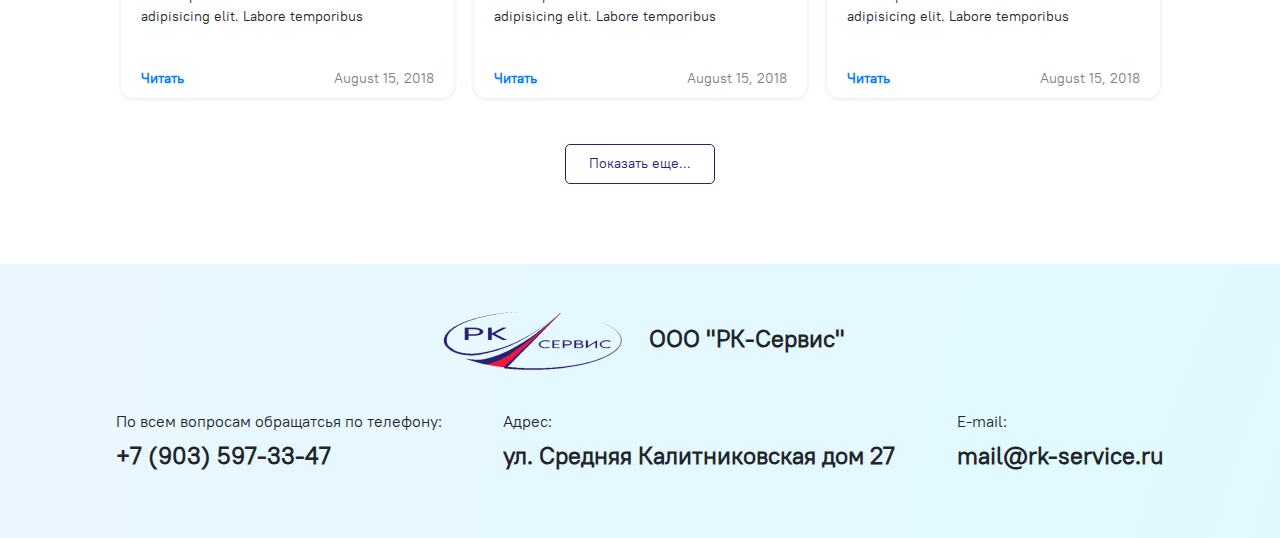
==== commit fa5c9ada: "Финальная верстка(надеюсь). Переделал слайдеры, доделал адаптив" ====
--- a/index.html
+++ b/index.html
@@ -3,12 +3,15 @@
 <head>
     <meta charset="UTF-8">
     <meta name="viewport" content="width=device-width, initial-scale=1.0">
+    <link rel="shortcut icon" href="/img/logo_right.png" type="image/x-icon">
     <link rel="stylesheet" href="stylesheet/style.css">
     <link rel="stylesheet" href="https://stackpath.bootstrapcdn.com/bootstrap/4.5.2/css/bootstrap.min.css" integrity="sha384-JcKb8q3iqJ61gNV9KGb8thSsNjpSL0n8PARn9HuZOnIxN0hoP+VmmDGMN5t9UJ0Z" crossorigin="anonymous">
     <link rel="stylesheet" href="OwlCarousel2-2.3.4/docs/assets/owlcarousel/assets/owl.carousel.min.css">
     <link rel="stylesheet" href="OwlCarousel2-2.3.4/docs/assets/owlcarousel/assets/owl.theme.default.min.css">
-    <script src="https://code.jquery.com/jquery-3.3.1.slim.min.js" integrity="sha384-q8i/X+965DzO0rT7abK41JStQIAqVgRVzpbzo5smXKp4YfRvH+8abtTE1Pi6jizo" crossorigin="anonymous"></script>
-    <script src="https://cdnjs.cloudflare.com/ajax/libs/OwlCarousel2/2.3.4/owl.carousel.js" integrity="sha512-gY25nC63ddE0LcLPhxUJGFxa2GoIyA5FLym4UJqHDEMHjp8RET6Zn/SHo1sltt3WuVtqfyxECP38/daUc/WVEA==" crossorigin="anonymous"></script>    <title>Document</title>
+    <script src="https://code.jquery.com/jquery-3.2.1.slim.min.js" integrity="sha384-KJ3o2DKtIkvYIK3UENzmM7KCkRr/rE9/Qpg6aAZGJwFDMVNA/GpGFF93hXpG5KkN" crossorigin="anonymous"></script>
+    <script src="https://cdnjs.cloudflare.com/ajax/libs/popper.js/1.12.9/umd/popper.min.js" integrity="sha384-ApNbgh9B+Y1QKtv3Rn7W3mgPxhU9K/ScQsAP7hUibX39j7fakFPskvXusvfa0b4Q" crossorigin="anonymous"></script>
+    <script src="https://maxcdn.bootstrapcdn.com/bootstrap/4.0.0/js/bootstrap.min.js" integrity="sha384-JZR6Spejh4U02d8jOt6vLEHfe/JQGiRRSQQxSfFWpi1MquVdAyjUar5+76PVCmYl" crossorigin="anonymous"></script>    <script src="https://cdnjs.cloudflare.com/ajax/libs/OwlCarousel2/2.3.4/owl.carousel.js" integrity="sha512-gY25nC63ddE0LcLPhxUJGFxa2GoIyA5FLym4UJqHDEMHjp8RET6Zn/SHo1sltt3WuVtqfyxECP38/daUc/WVEA==" crossorigin="anonymous"></script>    
+    <title>РК-Сервис</title>
 </head>
 <body>
   <header>
@@ -17,6 +20,21 @@
             <img src="img/logo.png" alt="">
         </a>      
         <div class="collapse navbar-collapse header_nav" id="navbarSupportedContent">
+            <div class="icon nav-icon-5 burger-body dropdown" type="button" id="dropdownMenu1" 
+            data-toggle="dropdown" aria-haspopup="true" aria-expanded="false">
+              <span></span>
+              <span></span>
+              <span></span>
+            </div>
+            <div class="dropdown-menu" aria-labelledby="dropdownMenu1">
+              <a class="nav-link dropdown-item" href="#uslugi">Услуги</a>
+              <a class="nav-link dropdown-item" href="#partners">Партнеры</a>
+              <a class="nav-link dropdown-item" href="rukovodstvo.html">Руководство</a>
+              <a class="nav-link dropdown-item" href="#news">Новости</a>
+              <a class="nav-link dropdown-item" href="#">Вакансии</a>
+            </div>
+          </div>
+          <div class="navbar navbar_nav">
           <ul class="navbar-nav mr-auto">
             <li class="nav-item">
               <a class="nav-link" href="#uslugi">Услуги</a>
@@ -53,7 +71,7 @@
   <div class="main_content">
     <div class="uslugi container" id="uslugi">
       <span class="uslugi_lable">
-        Мы предоставляем услуги
+        Наши компетенции
       </span>
       <div class="uslugi_items_content">
         <div class="uslugi_items">
@@ -61,7 +79,7 @@
             <a href="pitanie.html">
             <img src="/img/pit.png" alt="">
             <div class="uslugi_text">
-              <p>организация питания на заводах входящих в госкорпорацию Роскосмос</p>
+              <p>Организация питания на заводах входящих в госкорпорацию Роскосмос</p>
             </div>
           </a>
           </div>
@@ -69,7 +87,7 @@
             <a href="explatation.html">
             <img src="/img/explatation.png" alt="">
             <div class="uslugi_text">
-              <p>эксплуатации зданий и сооружений</p>
+              <p>Эксплуатации зданий и сооружений</p>
             </div>
           </a>
           </div>
@@ -97,63 +115,52 @@
         <span>
           Наши парнеры
         </span>
-        <p>
-          Вы в надежных руках!
-        </p>
       </div>
       <div class="sliber_block">
-      <!-- <div class="arrow arrow-left"></div> -->
-      <div id="js-carousel-1" class="owl-carousel slider_pos container">
-        <div class="carousel-item slider_item">
-          <img src="/img/slide1.png" alt="">
-        </div>
-        <div class="carousel-item slider_item">
-          <img src="img/slide2.png" alt="">
-        </div>
-        <div class="carousel-item slider_item">
-          <img src="img/slide3.png" alt="">
-        </div>
-        <div class="carousel-item slider_item">
-          <img src="img/slide4.png" alt="">
-        </div>
-        <div class="carousel-item slider_item">
-          <img src="img/slide5.png" alt="">
-        </div>
-        <div class="carousel-item slider_item">
-          <img src="img/slide6.png" alt="">
-        </div>
-        <div class="carousel-item slider_item">
-          <img src="img/slide7.png" alt="">
-        </div>
-        <div class="carousel-item slider_item">
-          <img src="img/slide8.png" alt="">
-        </div>
-      </div>
-      <!-- <div class="arrow arrow-right"></div> -->
-    </div>
+        <div class="ant-carousel">
+          <div class="ant-carousel-hider">
+            <ul class="ant-carousel-list">
+              <li class="ant-carousel-element"><img src="/img/slide1.png" alt="0">
+              </li>
+              <li class="ant-carousel-element"><img src="/img/slide2.png" alt="1">
+              </li>
+              <li class="ant-carousel-element"><img src="/img/slide3.png" alt="2">
+              </li>
+              <li class="ant-carousel-element"><img src="/img/slide4.png" alt="3">
+              </li>
+              <li class="ant-carousel-element"><img src="/img/slide5.png" alt="4">
+              </li>
+              <li class="ant-carousel-element"><img src="/img/slide6.png" alt="5">
+              </li>
+              <li class="ant-carousel-element"><img src="/img/slide7.png" alt="6">
+              </li>
+              <li class="ant-carousel-element"><img src="/img/slide8.png" alt="7">
+              </li>
+            </ul>
+          </div>
+          <div class="ant-carousel-arrow-left"></div>
+          <div class="ant-carousel-arrow-right"></div>
+        </div>    </div>
     </div>
     <div class="congratulations container" id="congratulations">
       <span>
-        Благодарности
+        Отзывы о нашей работе
       </span>
-      <div id="js-carousel-2" class="owl-carousel">
-
-        <div class="carousel-item slider_item">
-          <img src="/img/gramota.png" alt="">
-        </div>
-        <div class="carousel-item slider_item">
-          <img src="img/gramota.png" alt="">
-        </div>
-        <div class="carousel-item slider_item">
-          <img src="img/gramota.png" alt="">
-        </div>
-        <div class="carousel-item slider_item">
-          <img src="img/gramota.png" alt="">
-        </div>
-        <div class="carousel-item slider_item">
-          <img src="img/gramota.png" alt="">
-        </div>
-      
+      <div class="ant-carousel1">
+        <div class="ant-carousel-hider1">
+          <ul class="ant-carousel-list1">
+            <li class="ant-carousel-element1"><img src="/img/Благодарность_ЗлатМаш.jpg" alt="0">
+            </li>
+            <li class="ant-carousel-element1"><img src="/img/Благодарность_КРАСМАШ.jpg" alt="1">
+            </li>
+            <li class="ant-carousel-element1"><img src="/img/Благодарность_РК-Сервис.jpg" alt="2">
+            </li>
+            <li class="ant-carousel-element1"><img src="/img/Благодарность_ЦНИИмаш.jpg" alt="3">
+            </li>
+          </ul>
+        </div>
+        <div class="ant-carousel-arrow-left1"></div>
+        <div class="ant-carousel-arrow-right1"></div>
       </div>
       </div>
       <div class="news container" id="news">
--- a/stylesheet/style.css
+++ b/stylesheet/style.css
@@ -25,7 +25,10 @@
     position: absolute;
     display: flex;
     justify-content: space-around;
-    width: 30%;
+}
+
+.navbar .navbar-nav a {
+    color: black;
 }
 
 .navbar-brand {
@@ -47,7 +50,12 @@
     font-family: 'PT';
 }
 
-.header_nav a:hover {
+.nav-item {
+    margin-left: 10px;
+}
+
+.header_nav a:hover,
+.navbar-nav a:hover {
     font-weight: bold;
     color: black;
 }
@@ -295,8 +303,8 @@
 }
 
 .news {
-    margin-top: 100px;
-    margin-bottom: 100px;
+    margin-top: 80px;
+    margin-bottom: 80px;
     display: flex;
     align-items: center;
     text-align: center;
@@ -710,6 +718,282 @@
     font-weight: bold;
 }
 
+.dropdown {
+    display: none;
+    left: 50px;
+}
+
+.dropdown button {
+    border: none;
+}
+
+.header_nav {
+    display: none;
+}
+
+/* Burger Menu */
+.icon{
+    padding: 0;
+    margin: 0;
+    text-align: center;
+    background-size: 100% 100%;
+    background-repeat: no-repeat;
+    height:100vh;
+  }
+  h1{
+    color:#fff;
+    font-family: 'Lato';
+    font-weight:100;
+    padding:30px;
+    display:block;
+  }
+  .wrapper{
+    position:absolute;
+    top:20%;
+    left:50%;
+    transform:translate(-50%, -20%);
+  }
+  .wrapper .icon{
+    margin:20px;
+  }
+  /* nav-icon-5 */
+  .nav-icon-5{
+    width: 35px;
+    height: 30px;
+    margin: 10px 10px;
+    position: relative;
+    cursor: pointer;
+  }
+  .nav-icon-5 span{
+    background-color:#676767;
+    position: absolute;
+    border-radius: 2px;
+    transition: .3s cubic-bezier(.8, .5, .2, 1.4);
+    width:100%;
+    height: 4px;
+    transition-duration: 500ms
+  }
+  .nav-icon-5 span:nth-child(1){
+    top:0px;
+    left: 0px;
+  }
+  .nav-icon-5 span:nth-child(2){
+    top:13px;
+    left: 0px;
+    opacity:1;
+  }
+  .nav-icon-5 span:nth-child(3){
+    bottom:0px;
+    left: 0px;
+  }
+  .nav-icon-5:not(.open):hover span:nth-child(1){
+    transform: rotate(-3deg) scaleY(1.1);
+  }
+  .nav-icon-5:not(.open):hover span:nth-child(2){
+    transform: rotate(3deg) scaleY(1.1);
+  }
+  .nav-icon-5:not(.open):hover span:nth-child(3){
+    transform: rotate(-4deg) scaleY(1.1);
+  }
+  .nav-icon-5.open span:nth-child(1){
+    transform: rotate(45deg);
+    top: 13px;
+  }
+  .nav-icon-5.open span:nth-child(2){
+    opacity:0;
+  }
+  .nav-icon-5.open span:nth-child(3){
+    transform: rotate(-45deg);
+    top: 13px;
+  }
+  /* footer  */
+
+/* Slider */
+/* User styles */
+@media screen and (min-width: 911px) {
+    .ant-carousel {
+      max-width: 810px;
+    }
+  }
+  
+  @media screen and (min-width: 641px) and (max-width: 910px) {
+    .ant-carousel {
+      max-width: 540px;
+    }
+  }
+  
+  @media screen and (max-width: 640px) {
+    .ant-carousel {
+      max-width: 270px;
+    }
+  }
+  
+  .ant-carousel {
+    margin: 50px auto auto;
+    padding-top: 10px;
+    background-color: white;
+  }
+  
+  .ant-carousel-element {
+    width: 270px;
+    text-align: center;
+  }
+  
+  /* General styles */
+  .ant-carousel {
+    width: auto;
+    position: relative;
+  }
+  
+  .ant-carousel-hider {
+    overflow: hidden;
+  }
+  
+  .ant-carousel-list {
+    width: auto;
+    margin: 0;
+    padding: 0;
+    list-style-type: none;
+    display: flex;
+    justify-content: flex-start;
+  }
+  
+  .ant-carousel-element {
+    display: block;
+    flex: 0 0 auto;
+  }
+  
+  /* Navigation item styles */
+  div.ant-carousel-arrow-left,
+  div.ant-carousel-arrow-right {
+    width: 22px;
+    height: 40px;
+    position: absolute;
+    cursor: pointer;
+    opacity: 0.6;
+    z-index: 32;
+  }
+  
+  div.ant-carousel-arrow-left {
+    left: -40px;
+    top: 40%;
+    display: block;
+    background: url("http://pvbk.spb.ru/inc/carousel/ant-files/ant-arrow-left.png") no-repeat;
+  }
+  
+  div.ant-carousel-arrow-right {
+    right: -40px;
+    top: 40%;
+    display: block;
+    background: url("http://pvbk.spb.ru/inc/carousel/ant-files/ant-arrow-right.png") no-repeat;
+  }
+  
+  div.ant-carousel-arrow-left:hover {
+    opacity: 1.0;
+  }
+  
+  div.ant-carousel-arrow-right:hover {
+    opacity: 1.0;
+  }
+  
+
+
+
+  /* User styles */
+@media screen and (min-width: 911px) {
+    .ant-carousel1 {
+      max-width: 1100px;
+    }
+  }
+  
+  @media screen and (min-width: 641px) and (max-width: 910px) {
+    .ant-carousel1 {
+      max-width: 540px;
+    }
+  }
+  
+  @media screen and (max-width: 640px) {
+    .ant-carousel1 {
+      max-width: 270px;
+    }
+  }
+  
+  .ant-carousel1 {
+    margin: 50px auto auto;
+    padding-top: 10px;
+    background-color: white;
+  }
+  
+  .ant-carousel-element1 {
+    width: 500px;
+    text-align: center;
+    display: flex;
+    justify-content: space-around;
+    margin: 10px;
+  }
+
+  .ant-carousel-element1 img {
+    width: 100%;
+    text-align: center;
+  }
+
+  /* General styles */
+  .ant-carousel1 {
+    width: auto;
+    position: relative;
+  }
+  
+  .ant-carousel-hider1 {
+    overflow: hidden;
+  }
+  
+  .ant-carousel-list1 {
+    width: auto;
+    margin: 0;
+    padding: 0;
+    list-style-type: none;
+    display: flex;
+    justify-content: flex-start;
+  }
+  
+  .ant-carousel-element1 {
+    display: block;
+    flex: 0 0 auto;
+  }
+  
+  /* Navigation item styles */
+  div.ant-carousel-arrow-left1,
+  div.ant-carousel-arrow-right1 {
+    width: 22px;
+    height: 40px;
+    position: absolute;
+    cursor: pointer;
+    opacity: 0.6;
+    z-index: 32;
+  }
+  
+  div.ant-carousel-arrow-left1 {
+    left: -40px;
+    top: 40%;
+    display: block;
+    background: url("http://pvbk.spb.ru/inc/carousel/ant-files/ant-arrow-left.png") no-repeat;
+  }
+  
+  div.ant-carousel-arrow-right1 {
+    right: -40px;
+    top: 40%;
+    display: block;
+    background: url("http://pvbk.spb.ru/inc/carousel/ant-files/ant-arrow-right.png") no-repeat;
+  }
+  
+  div.ant-carousel-arrow-left1:hover {
+    opacity: 1.0;
+  }
+  
+  div.ant-carousel-arrow-right1:hover {
+    opacity: 1.0;
+  }
+
 /* Responsive */
 
 @media (max-width: 900px) {
@@ -934,7 +1218,31 @@
         margin: 10px;
     }
 
-    .slider_block {
-        width: 375px !important;
+    .navbar-brand img {
+        width: 70%;
+        margin: 0;
+        padding: 0;
+    }
+
+    .header_nav {
+        margin: 0;
+    }
+
+    .dropdown {
+        display: block;
+    }
+
+    .dropdown-menu {
+        min-width: auto !important;
+        top: 70% !important;
+        left: 205px !important;
+    }
+
+    .ant-carousel-element1 {
+        width: 300px;
+    }
+
+    .ant-carousel-element1 img {
+        width: 250px;
     }
   }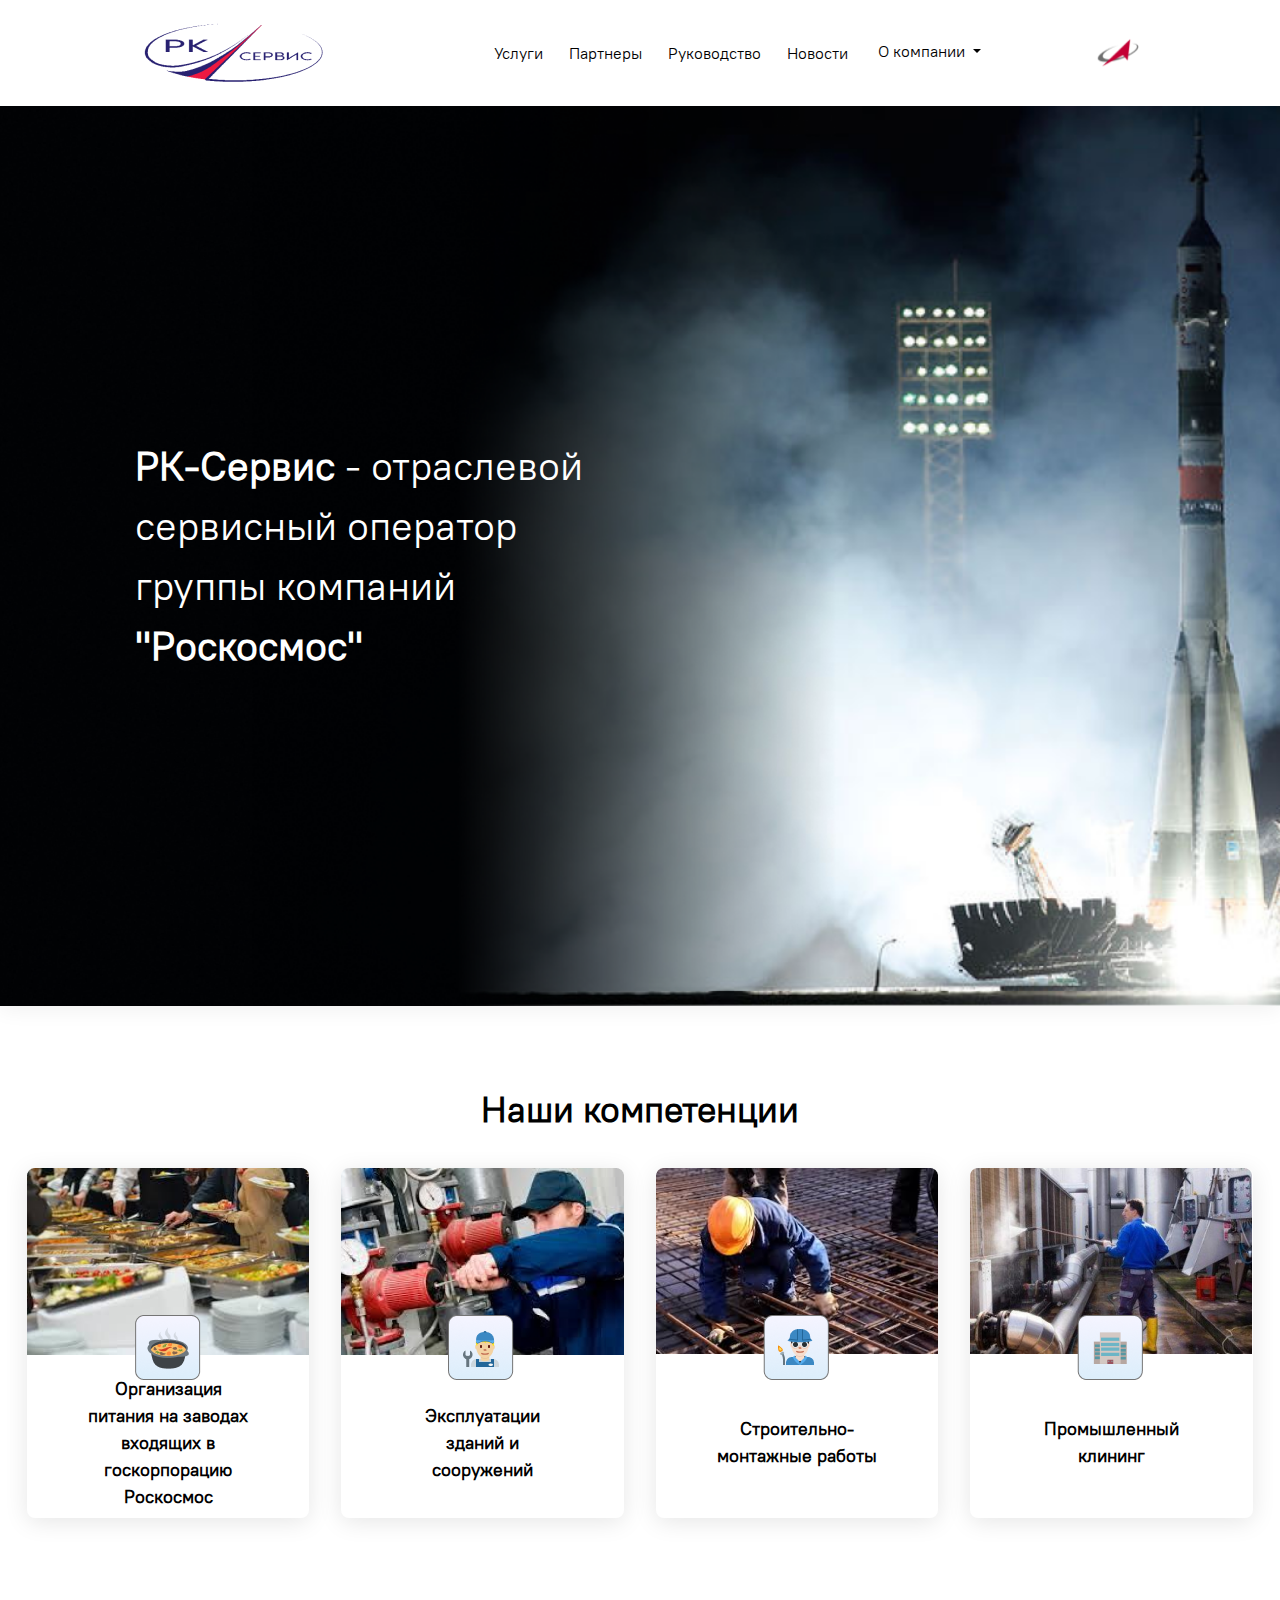
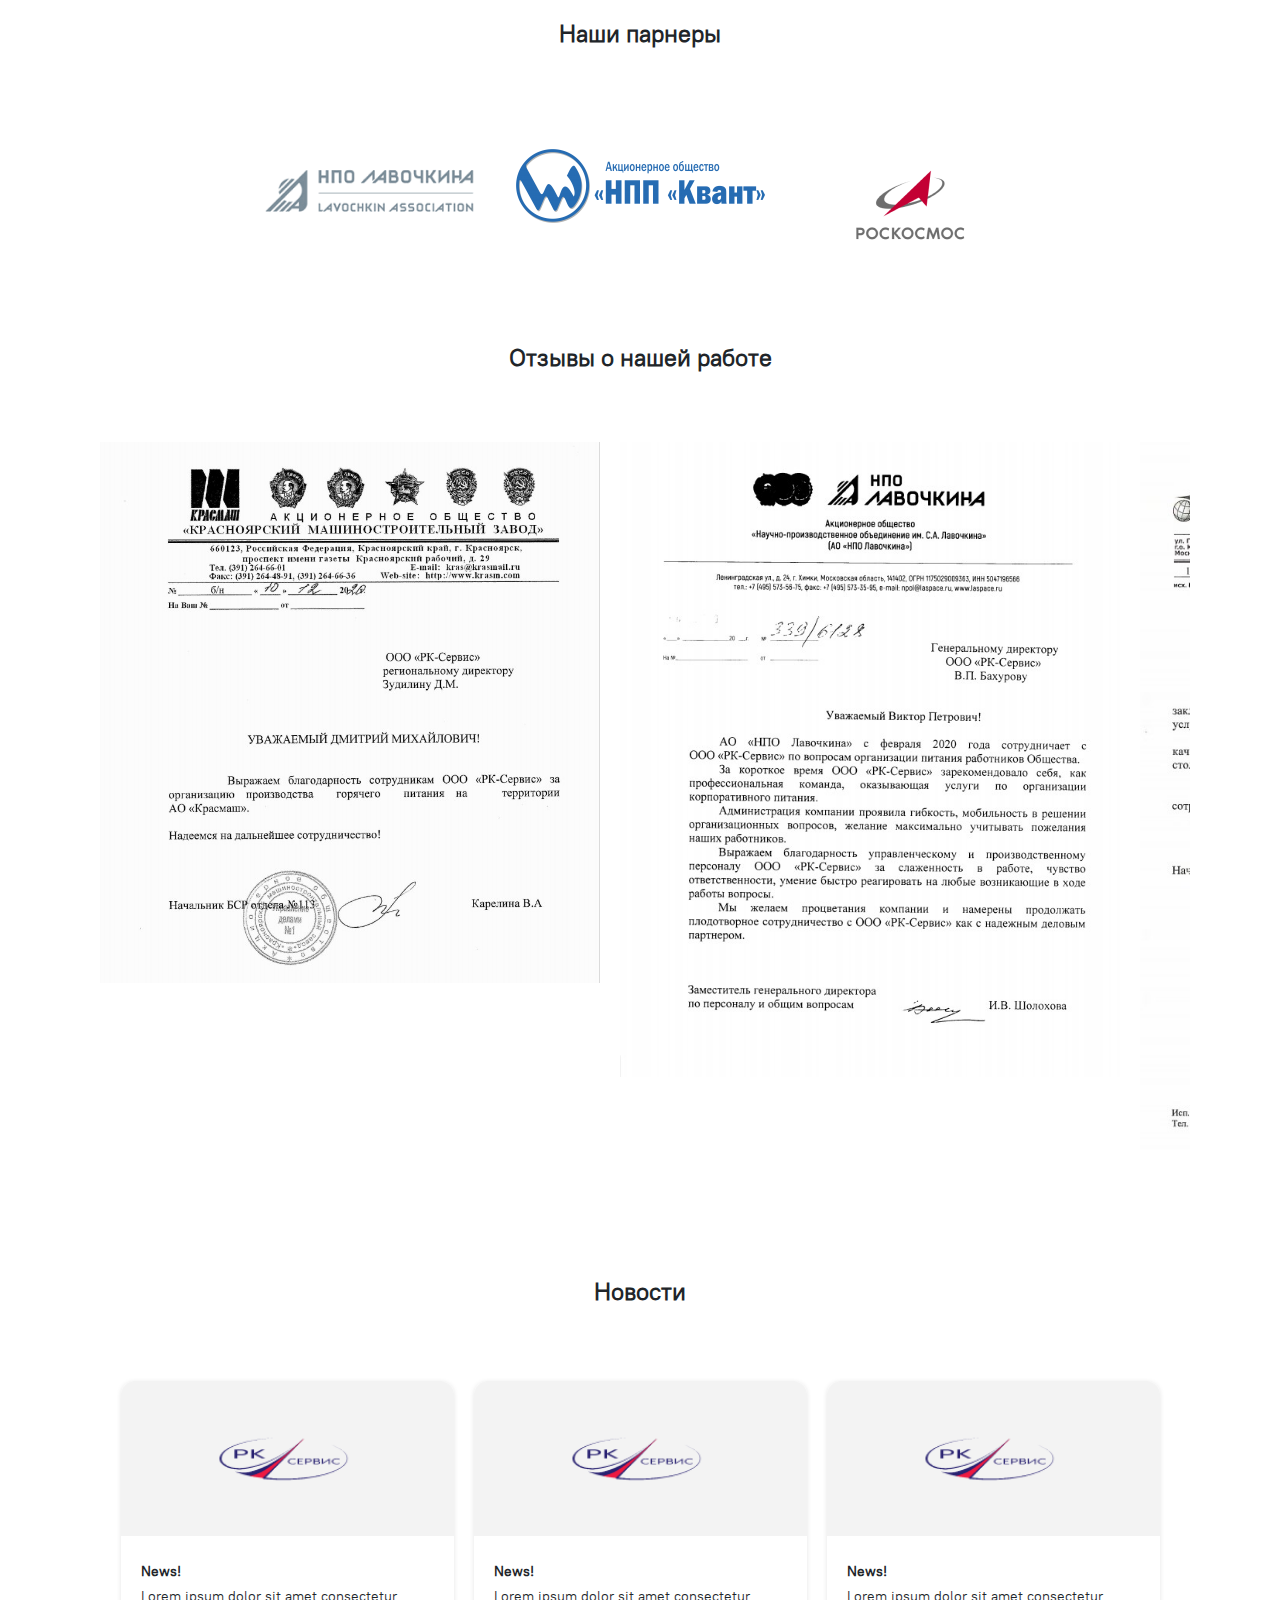
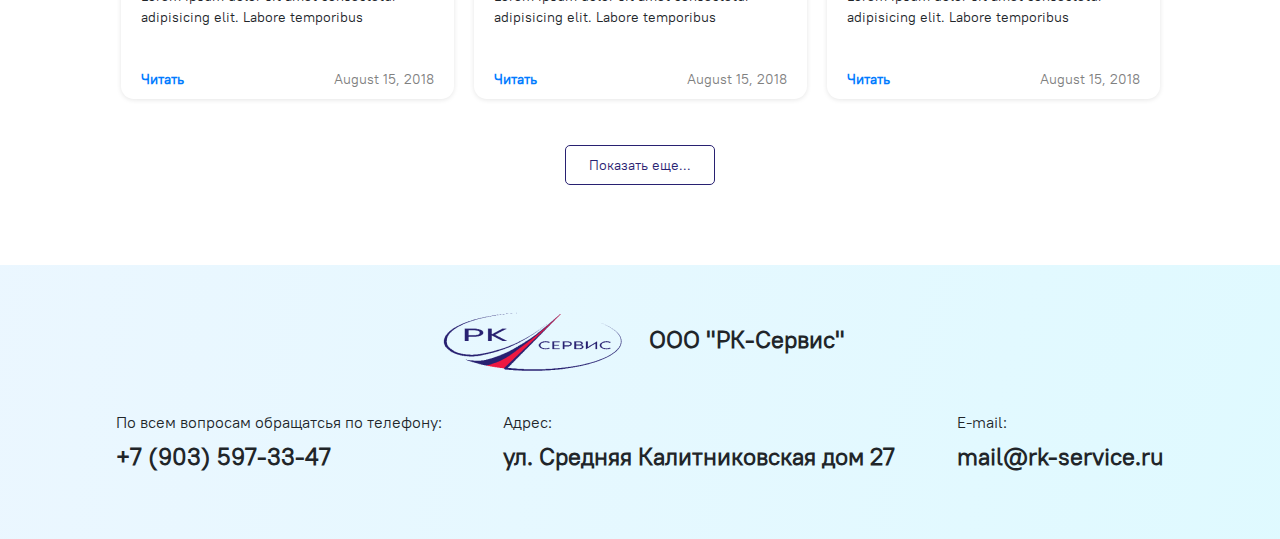
==== commit 464f1c86: "HotFIX" ====
--- a/index.html
+++ b/index.html
@@ -6,10 +6,7 @@
     <link rel="shortcut icon" href="/img/logo_right.png" type="image/x-icon">
     <link rel="stylesheet" href="stylesheet/style.css">
     <link rel="stylesheet" href="https://stackpath.bootstrapcdn.com/bootstrap/4.5.2/css/bootstrap.min.css" integrity="sha384-JcKb8q3iqJ61gNV9KGb8thSsNjpSL0n8PARn9HuZOnIxN0hoP+VmmDGMN5t9UJ0Z" crossorigin="anonymous">
-    <link rel="stylesheet" href="OwlCarousel2-2.3.4/docs/assets/owlcarousel/assets/owl.carousel.min.css">
-    <link rel="stylesheet" href="OwlCarousel2-2.3.4/docs/assets/owlcarousel/assets/owl.theme.default.min.css">
     <script src="https://code.jquery.com/jquery-3.2.1.slim.min.js" integrity="sha384-KJ3o2DKtIkvYIK3UENzmM7KCkRr/rE9/Qpg6aAZGJwFDMVNA/GpGFF93hXpG5KkN" crossorigin="anonymous"></script>
-    <script src="https://cdnjs.cloudflare.com/ajax/libs/popper.js/1.12.9/umd/popper.min.js" integrity="sha384-ApNbgh9B+Y1QKtv3Rn7W3mgPxhU9K/ScQsAP7hUibX39j7fakFPskvXusvfa0b4Q" crossorigin="anonymous"></script>
     <script src="https://maxcdn.bootstrapcdn.com/bootstrap/4.0.0/js/bootstrap.min.js" integrity="sha384-JZR6Spejh4U02d8jOt6vLEHfe/JQGiRRSQQxSfFWpi1MquVdAyjUar5+76PVCmYl" crossorigin="anonymous"></script>    <script src="https://cdnjs.cloudflare.com/ajax/libs/OwlCarousel2/2.3.4/owl.carousel.js" integrity="sha512-gY25nC63ddE0LcLPhxUJGFxa2GoIyA5FLym4UJqHDEMHjp8RET6Zn/SHo1sltt3WuVtqfyxECP38/daUc/WVEA==" crossorigin="anonymous"></script>    
     <title>РК-Сервис</title>
 </head>
@@ -20,7 +17,7 @@
             <img src="img/logo.png" alt="">
         </a>      
         <div class="collapse navbar-collapse header_nav" id="navbarSupportedContent">
-            <div class="icon nav-icon-5 burger-body dropdown" type="button" id="dropdownMenu1" 
+            <div class="icon nav-icon-5 burger-body dropdown_mob" type="button" id="dropdownMenu1" 
             data-toggle="dropdown" aria-haspopup="true" aria-expanded="false">
               <span></span>
               <span></span>
@@ -31,7 +28,20 @@
               <a class="nav-link dropdown-item" href="#partners">Партнеры</a>
               <a class="nav-link dropdown-item" href="rukovodstvo.html">Руководство</a>
               <a class="nav-link dropdown-item" href="#news">Новости</a>
-              <a class="nav-link dropdown-item" href="#">Вакансии</a>
+              <div class="dropdown nav-link dropdown-item">
+                <button class="btn dropdown-toggle"
+                        type="button" id="dropdownMenu1" data-toggle="dropdown"
+                        aria-haspopup="true" aria-expanded="false">
+                  О компании
+                </button>
+                <div class="dropdown-menu" aria-labelledby="dropdownMenu1">
+                  <a class="dropdown-item" href="#!">О нас</a>
+                  <a class="dropdown-item" href="#!">Вакансии</a>
+                  <a class="dropdown-item" href="#!">История</a>
+                  <a class="dropdown-item" href="#!">Противодействие коррупкии</a>
+                  <a class="dropdown-item" href="#!">Сводные данные о результатах проведения СОУТ</a>
+                </div>
+              </div>
             </div>
           </div>
           <div class="navbar navbar_nav">
@@ -49,8 +59,21 @@
               <a class="nav-link" href="#news">Новости</a>
             </li>
             <li class="nav-item">
-                <a class="nav-link" href="#">Вакансии</a>
-              </li>
+              <div class="dropdown">
+                <button class="btn dropdown-toggle"
+                        type="button" id="dropdownMenu1" data-toggle="dropdown"
+                        aria-haspopup="true" aria-expanded="false">
+                  О компании
+                </button>
+                <div class="dropdown-menu" aria-labelledby="dropdownMenu1">
+                  <a class="dropdown-item" href="#!">О нас</a>
+                  <a class="dropdown-item" href="#!">Вакансии</a>
+                  <a class="dropdown-item" href="#!">История</a>
+                  <a class="dropdown-item" href="#!">Противодействие коррупкии</a>
+                  <a class="dropdown-item" href="#!">Сводные данные о результатах проведения СОУТ</a>
+                </div>
+              </div>
+            </li>
           </ul>
         </div>
         <div class="logo_right">
@@ -149,13 +172,13 @@
       <div class="ant-carousel1">
         <div class="ant-carousel-hider1">
           <ul class="ant-carousel-list1">
-            <li class="ant-carousel-element1"><img src="/img/Благодарность_ЗлатМаш.jpg" alt="0">
-            </li>
-            <li class="ant-carousel-element1"><img src="/img/Благодарность_КРАСМАШ.jpg" alt="1">
-            </li>
-            <li class="ant-carousel-element1"><img src="/img/Благодарность_РК-Сервис.jpg" alt="2">
-            </li>
-            <li class="ant-carousel-element1"><img src="/img/Благодарность_ЦНИИмаш.jpg" alt="3">
+            <li class="ant-carousel-element1"><img src="/img/KrasMash.jpg" alt="0">
+            </li>
+            <li class="ant-carousel-element1"><img src="/img/RK-Srv.jpg" alt="1">
+            </li>
+            <li class="ant-carousel-element1"><img src="/img/CNIIMash.jpg" alt="2">
+            </li>
+            <li class="ant-carousel-element1"><img src="/img/ZlatMash.jpg" alt="3">
             </li>
           </ul>
         </div>
--- a/stylesheet/style.css
+++ b/stylesheet/style.css
@@ -718,7 +718,7 @@
     font-weight: bold;
 }
 
-.dropdown {
+.dropdown_mob {
     display: none;
     left: 50px;
 }
@@ -729,6 +729,24 @@
 
 .header_nav {
     display: none;
+}
+
+.btn {
+    border: none !important;
+    background-color: #fff !important;
+    color: black !important;
+}
+
+.btn:hover {
+    font-weight: bold;
+}
+
+.btn:active,
+.btn:enabled,
+.btn:focus,
+.btn:any-link {
+    border: none !important;
+    box-shadow: none !important;
 }
 
 /* Burger Menu */
@@ -1078,7 +1096,7 @@
     }
   }
 
-  @media (max-width: 375px) {
+  @media (max-width: 420px) {
     html {
         display: flex !important;
         flex-direction: column !important;
@@ -1228,7 +1246,7 @@
         margin: 0;
     }
 
-    .dropdown {
+    .dropdown_mob {
         display: block;
     }
 
